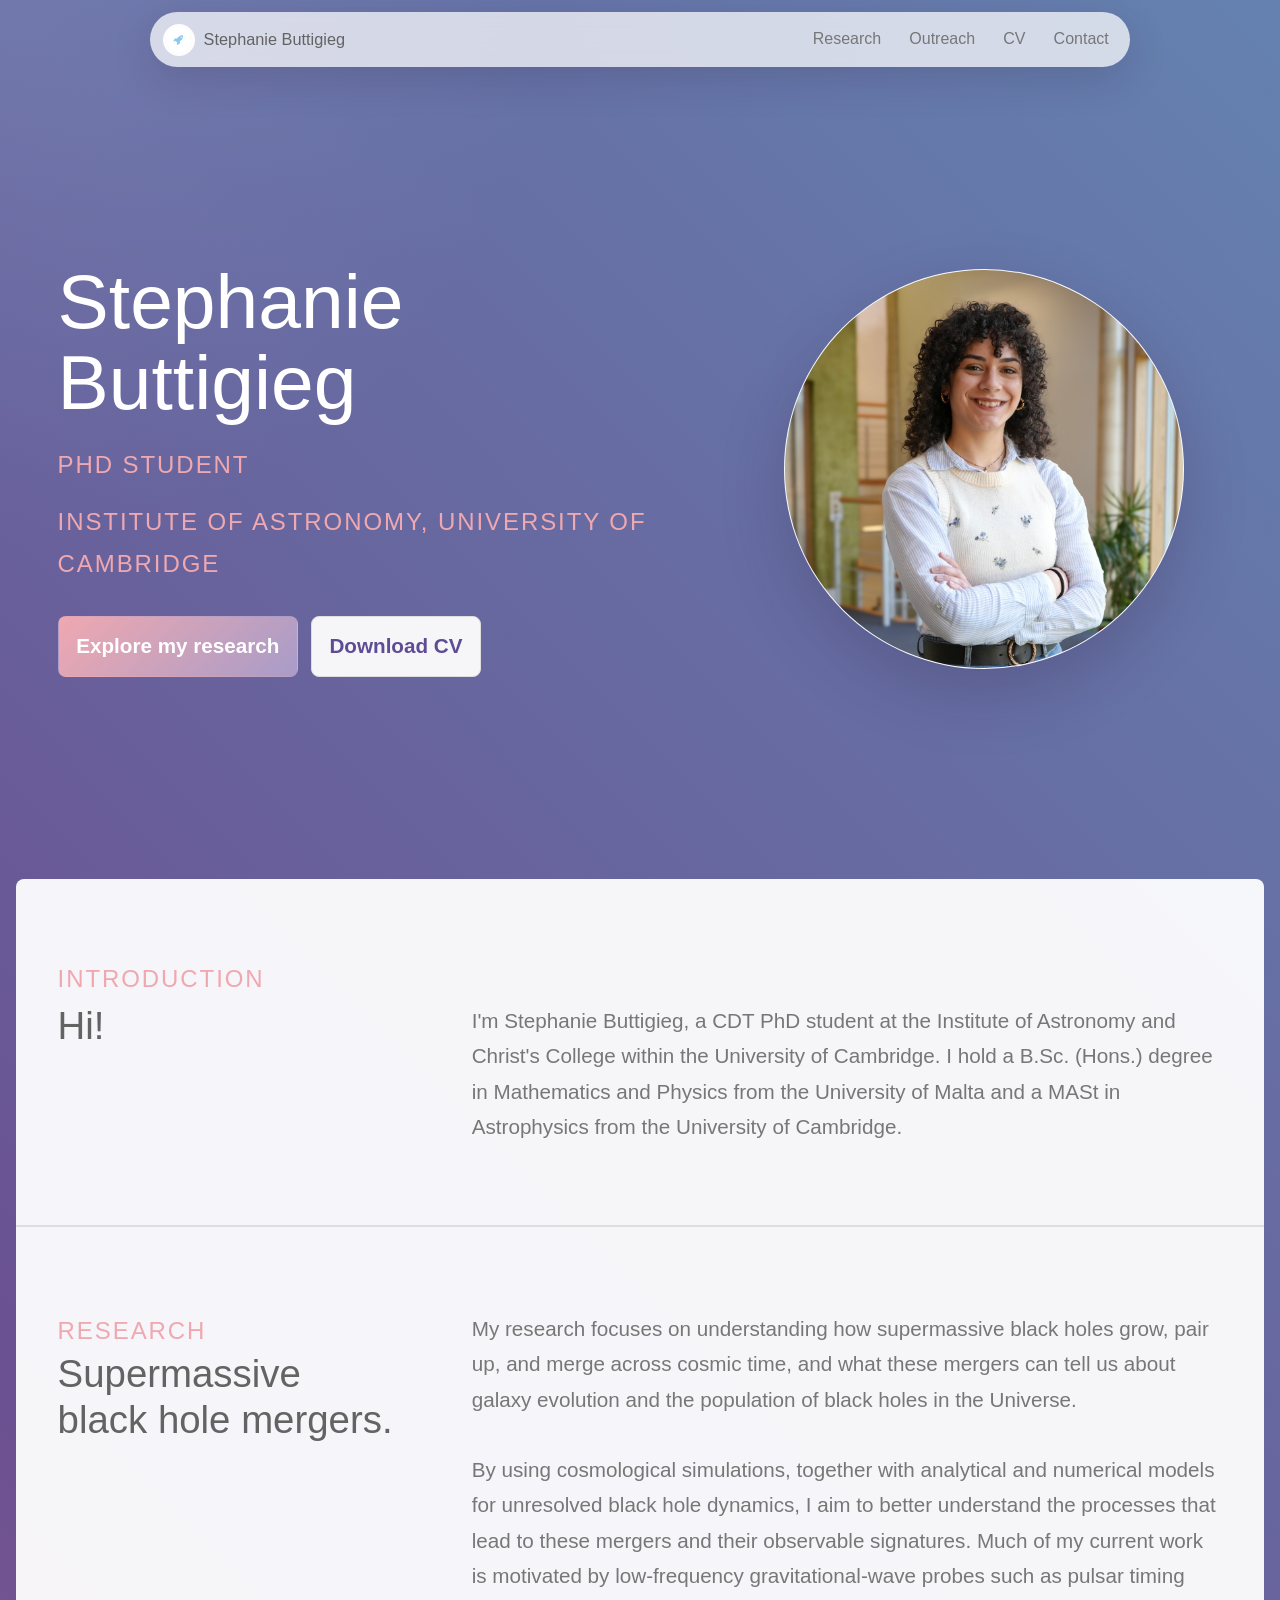
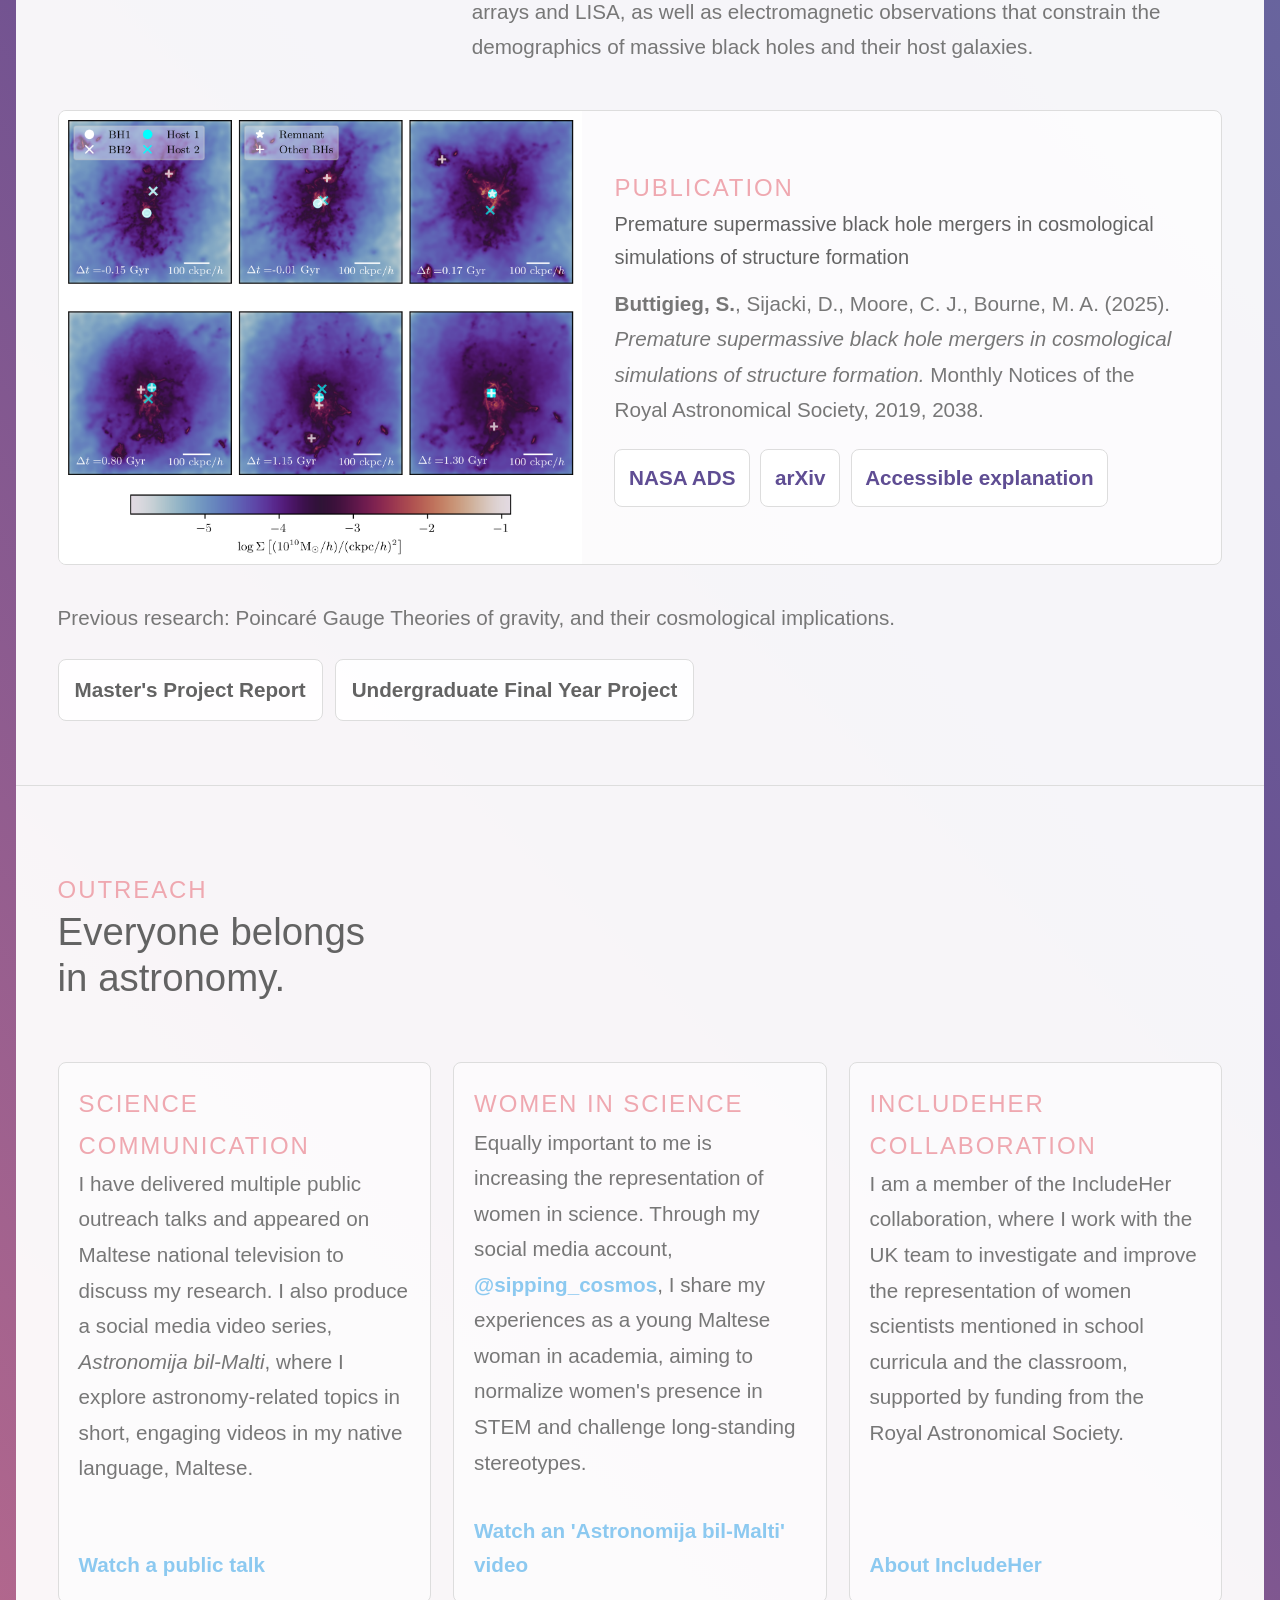
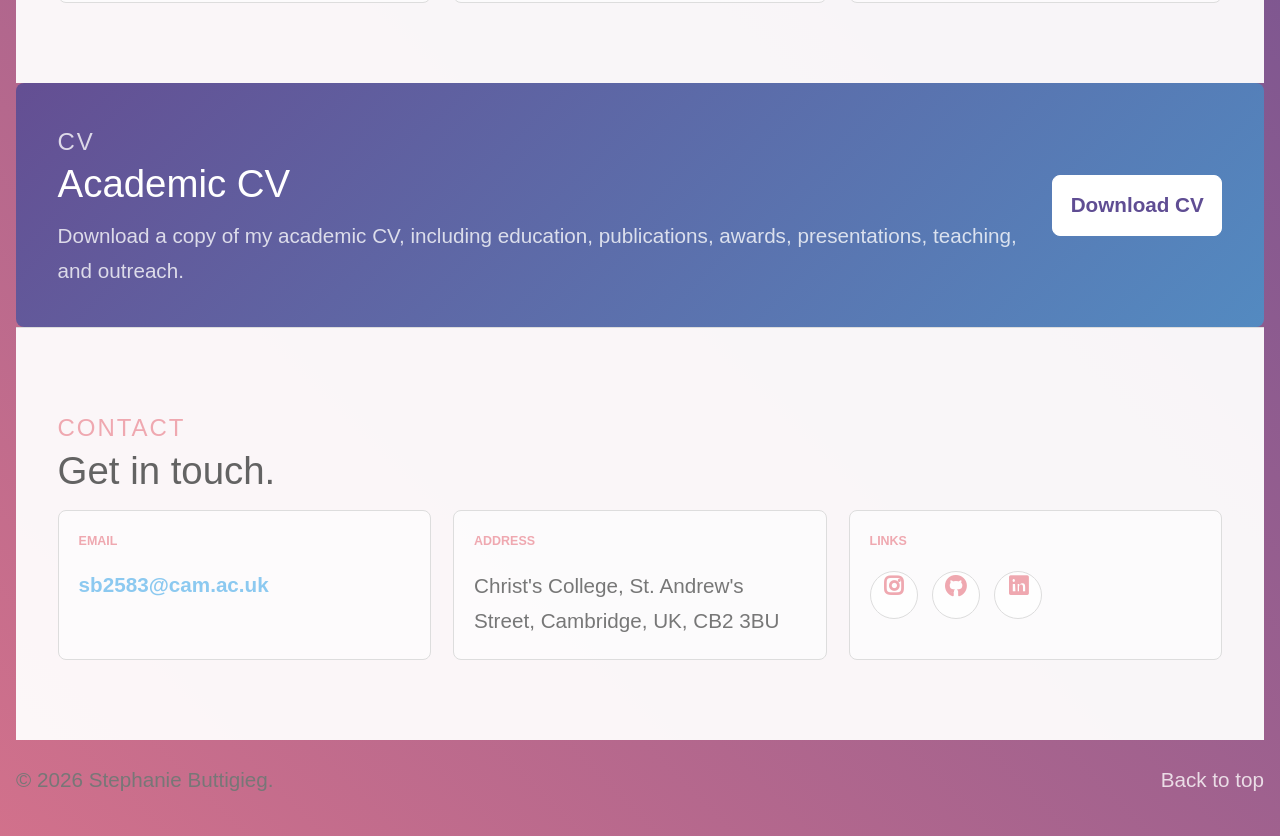
==== index.html @ 1ccc8f83 "first commit" ====
<!doctype html>
<html lang="en">
  <head>
    <meta charset="utf-8">
    <meta name="viewport" content="width=device-width, initial-scale=1">
    <meta name="description" content="Stephanie Buttigieg, PhD student at the Institute of Astronomy, University of Cambridge. Research on supermassive black hole mergers, cosmological simulations, and gravitational-wave predictions.">
    <title>Stephanie Buttigieg | Astronomy PhD Student</title>
    <link rel="stylesheet" href="assets/css/fontawesome-all.min.css">
    <link rel="stylesheet" href="styles.css">
  </head>
  <body>
    <header class="site-header">
      <a class="brand" href="#top" aria-label="Stephanie Buttigieg home">
        <img src="assets/logo.svg" alt="">
        <span>Stephanie Buttigieg</span>
      </a>

      <nav class="nav" aria-label="Primary navigation">
        <a href="#research">Research</a>
        <a href="#outreach">Outreach</a>
        <a href="#cv">CV</a>
        <a href="#contact">Contact</a>
      </nav>
    </header>

    <main id="top">
      <section class="hero">
        <div class="hero-copy">
          <!-- <p class="eyebrow">Institute of Astronomy, University of Cambridge</p> -->
          <h1>Stephanie Buttigieg</h1>
          <p class="eyebrow">
            PhD Student
          </p>
          <p class="eyebrow">
            Institute of Astronomy, University of Cambridge
          </p>
          <div class="actions" aria-label="Featured links">
            <a class="button primary" href="#research">Explore my research</a>
            <a class="button secondary" href="assets/cv.pdf">Download CV</a>
          </div>
        </div>

        <figure class="portrait-card">
          <img src="assets/IMG_8041.JPEG" alt="Stephanie Buttigieg">
        </figure>
      </section>

      <section class="intro section" aria-labelledby="intro-title">
        <div class="section-kicker">Introduction</div>
        <div class="content-grid">
          <h2 id="intro-title">Hi!</h2>
          <div class="prose">
            <p>
              I'm Stephanie Buttigieg, a CDT PhD student at the Institute of Astronomy and Christ's College within the University of Cambridge. I hold a B.Sc. (Hons.) degree in Mathematics and Physics from the University of Malta and a MASt in Astrophysics from the University of Cambridge.
            </p>
          </div>
        </div>
      </section>

      <section class="section research-band" id="research" aria-labelledby="research-title">
        <div class="section-heading">
          <div>
            <div class="section-kicker">Research</div>
            <h2 id="research-title">Supermassive black hole mergers. </h2>
          </div>
          <div class="prose">
            <p>
              My research focuses on understanding how supermassive black holes grow, pair up, and merge across cosmic time, and what these mergers can tell us about galaxy evolution and the population of black holes in the Universe.
            </p>
            <br>
            <p>
               By using cosmological simulations, together with analytical and numerical models for unresolved black hole dynamics, I aim to better understand the processes that lead to these mergers and their observable signatures. Much of my current work is motivated by low-frequency gravitational-wave probes such as pulsar timing arrays and LISA, as well as electromagnetic observations that constrain the demographics of massive black holes and their host galaxies.
            </p>
          </div>
        </div>

        <div class="publications-gallery" aria-label="Publication gallery">
          <article class="publication-card">
            <a class="publication-image" href="premature.html" aria-label="Read accessible description for Premature supermassive black hole mergers">
              <img src="assets/density_grid.png" alt="Gas density panels from a cosmological simulation showing a black hole merger event">
            </a>
            <div class="publication-content">
              <div class="section-kicker">Publication</div>
              <h3>Premature supermassive black hole mergers in cosmological simulations of structure formation</h3>
              <p>
                <strong>Buttigieg, S.</strong>, Sijacki, D., Moore, C. J., Bourne, M. A. (2025).
                <em>Premature supermassive black hole mergers in cosmological simulations of structure formation.</em>
                Monthly Notices of the Royal Astronomical Society, 2019, 2038.
              </p>
              <div class="link-stack" aria-label="Publication links">
                <a href="https://ui.adsabs.harvard.edu/abs/2025MNRAS.542.2019B/abstract">NASA ADS</a>
                <a href="https://arxiv.org/abs/2504.17549">arXiv</a>
                <a href="premature.html">Accessible explanation</a>
              </div>
            </div>
          </article>
        </div>

        <br>
        <p class="previous-research">
          Previous research: Poincar&eacute; Gauge Theories of gravity, and their cosmological implications.
        </p>

         <div class="report-links" aria-label="Project report downloads">
          <a href="assets/masters.pdf">Master's Project Report</a>
          <a href="assets/undergrad.pdf">Undergraduate Final Year Project</a>
        </div>
      </section>



        

      <section class="section" id="outreach" aria-labelledby="outreach-title">
        <div class="section-heading">
          <div>
            <div class="section-kicker">Outreach</div>
            <h2 id="outreach-title">Everyone belongs in astronomy.</h2>
          </div>
          <!-- <p>
            I am very passionate about science communication, making astronomy accessible to the general public and improving the representation of women in science. 
          </p> -->
        </div>

        <div class="outreach-grid">
          <article>
            <p class = 'eyebrow'> Science Communication</p>
            <p>
              I have delivered multiple public outreach talks and appeared on Maltese national television to discuss my research. I also produce a social media video series, <em>Astronomija bil-Malti</em>, where I explore astronomy-related topics in short, engaging videos in my native language, Maltese.
            </p>
            <a href="https://www.youtube.com/watch?v=U1GZZktCkn8">Watch a public talk</a>
          </article>
          <article>
            <p class = 'eyebrow'> Women in science</p>
            <p>
              Equally important to me is increasing the representation of women in science. Through my social media account, <a href="https://www.instagram.com/sipping_cosmos">@sipping_cosmos</a>, I share my experiences as a young Maltese woman in academia, aiming to normalize women's presence in STEM and challenge long-standing stereotypes.

            </p>
            <br>
            <a href="https://www.instagram.com/reel/DF3ZnRpOwBP/?utm_source=ig_web_copy_link">Watch an 'Astronomija bil-Malti' video</a>
          </article>
          <article>
            <p class = 'eyebrow'> IncludeHer collaboration</p>
            <p>
              I am a member of the IncludeHer collaboration, where I work with the UK team to investigate and improve the representation of women scientists mentioned in school curricula and the classroom, supported by funding from the Royal Astronomical Society.
            </p>
            <a href="https://www.includeher.au/about">About IncludeHer</a>
          </article>
        </div>
      </section>

      <section class="cv-section" id="cv" aria-labelledby="cv-title">
        <div>
          <div class="section-kicker">CV</div>
          <h2 id="cv-title">Academic CV</h2>
          <p>Download a copy of my academic CV, including education, publications, awards, presentations, teaching, and outreach.</p>
        </div>
        <a class="button primary" href="assets/cv.pdf">Download CV</a>
      </section>

      <section class="section contact" id="contact" aria-labelledby="contact-title">
        <div>
          <div class="section-kicker">Contact</div>
          <h2 id="contact-title">Get in touch.</h2>
        </div>
        <div class="contact-grid">
          <article>
            <span>Email</span>
            <a href="mailto:sb2583@cam.ac.uk">sb2583@cam.ac.uk</a>
          </article>
          <article>
            <span>Address</span>
            <p>Christ's College, St. Andrew's Street, Cambridge, UK, CB2 3BU</p>
          </article>
          <article class="social-card" aria-label="Social links">
            <span>Links</span>
            <div class="socials">
              <a href="https://www.instagram.com/sipping_cosmos/" aria-label="Instagram" title="Instagram">
                <span class="fab fa-instagram" aria-hidden="true"></span>
              </a>
              <a href="https://github.com/steph-buttigieg" aria-label="GitHub" title="GitHub">
                <span class="fab fa-github" aria-hidden="true"></span>
              </a>
              <a href="https://www.linkedin.com/in/stephanie-buttigieg-390367178/" aria-label="LinkedIn" title="LinkedIn">
                <span class="fab fa-linkedin" aria-hidden="true"></span>
              </a>
            </div>
          </article>
        </div>
      </section>
    </main>

    <footer class="site-footer">
      <p>© <span id="year"></span> Stephanie Buttigieg.</p>
      <a href="#top">Back to top</a>
    </footer>

    <script src="script.js"></script>
  </body>
</html>
---- styles.css ----
:root {
  --ink: #636363;
  --muted: #777777;
  --paper: #935d8c;
  --surface: rgba(255, 255, 255, 0.94);
  --deep: #5f4d93;
  --line: #dddddd;
  --teal: #efa8b0;
  --blue: #8cc9f0;
  --gold: #f4c1d8;
  --rose: #e37682;
  --pink: #efa8b0;
  --lavender: #c79cc8;
  --shadow: 0 1.5rem 4rem rgba(46, 24, 56, 0.22);
  font-family: "Source Sans Pro", Helvetica, sans-serif;
}

* {
  box-sizing: border-box;
}

html {
  scroll-behavior: smooth;
}

body {
  margin: 0;
  background:
    linear-gradient(45deg, rgba(229, 119, 139, 0.76), rgba(95, 77, 147, 0.78), rgba(74, 150, 196, 0.64)),
    radial-gradient(circle at top left, rgba(255, 255, 255, 0.32), transparent 34rem),
    url("assets/density_projection_135.png") center top / cover fixed,
    var(--paper);
  color: var(--ink);
  font-size: 15.5pt;
  font-weight: 300;
  line-height: 1.65;
}

a {
  color: inherit;
  text-decoration: none;
}

img {
  display: block;
  max-width: 100%;
}

.site-header {
  position: sticky;
  top: 0.75rem;
  z-index: 20;
  display: flex;
  align-items: center;
  justify-content: space-between;
  gap: 1.25rem;
  width: min(980px, calc(100% - 2rem));
  margin: 0.75rem auto 0;
  padding: 0.45rem 0.55rem 0.45rem 0.8rem;
  border: 0;
  border-radius: 999px;
  background: rgba(255, 255, 255, 0.72);
  box-shadow: 0 0.8rem 2.5rem rgba(46, 24, 56, 0.16);
  backdrop-filter: blur(22px);
}

.brand,
.nav,
.actions,
.link-stack,
.report-links,
.socials,
.site-footer {
  display: flex;
  align-items: center;
}

.brand {
  gap: 0.55rem;
  font-family: inherit;
  font-weight: 300;
  font-size: 1.02rem;
  letter-spacing: 0;
}

.brand img {
  width: 2rem;
  height: 2rem;
  border-radius: 999px;
  background: var(--surface);
  padding: 0.22rem;
}

.nav {
  gap: 0.2rem;
  color: var(--muted);
  font-family: inherit;
  font-size: 1rem;
  font-weight: 300;
  letter-spacing: 0;
}

.nav a {
  padding: 0.45rem 0.78rem;
  border-radius: 999px;
}

.nav a:hover {
  background: rgba(239, 168, 176, 0.2);
}

.nav a:hover,
.site-footer a:hover,
.outreach-grid a:hover,
.publication-panel a:hover,
.report-links a:hover,
.socials a:hover {
  color: var(--teal);
}

.hero,
.section,
.cv-section,
.site-footer {
  width: min(1500px, calc(100% - 2rem));
  margin-inline: auto;
}

.hero {
  position: relative;
  display: grid;
  grid-template-columns: minmax(0, 1.05fr) minmax(18rem, 0.82fr);
  gap: clamp(2rem, 6vw, 5.5rem);
  align-items: center;
  min-height: calc(100svh - 5.5rem);
  padding: 4rem 2.6rem 4.5rem;
  color: #ffffff;
}

.hero-copy {
  position: relative;
  z-index: 1;
  max-width: 46rem;
}

.eyebrow,
.section-kicker {
  color: var(--teal);
  font-size: 1.5rem;
  font-weight: 400;
  letter-spacing: 0.08em;
  text-transform: uppercase;
}

.eyebrow {
  margin: 0 0 1rem;
}

h1,
h2,
h3,
p {
  margin-top: 0;
}

h1 {
  margin-bottom: 1.35rem;
  font-size: clamp(2.6rem, 6vw, 5.2rem);
  font-weight: 300;
  line-height: 1.05;
  letter-spacing: 0;
}

h2 {
  margin-bottom: 1rem;
  font-size: clamp(1.8rem, 3vw, 2.7rem);
  font-weight: 300;
  line-height: 1.2;
  letter-spacing: 0;
}

h3 {
  margin-bottom: 0.75rem;
  font-weight: 300;
  font-size: 1.25rem;
}

p {
  color: var(--muted);
  line-height: 1.72;
}

.lead {
  max-width: 41rem;
  color: rgba(255, 255, 255, 0.86);
  font-size: 1.25rem;
}

.actions {
  flex-wrap: wrap;
  gap: 0.8rem;
  margin-top: 2rem;
}

.button {
  display: inline-flex;
  align-items: center;
  justify-content: center;
  min-height: 2.95rem;
  padding: 0.78rem 1.1rem;
  border: 1px solid var(--line);
  border-radius: 8px;
  font-weight: 800;
}

.button.primary {
  border-color: transparent;
  background: linear-gradient(135deg, #efa8b0, #a89cc8);
  color: #ffffff;
}

.button.secondary {
  background: var(--surface);
  color: var(--deep);
}

.portrait-card {
  position: relative;
  z-index: 1;
  margin: 0;
  justify-self: center;
  overflow: hidden;
  border: 1px solid rgba(255, 255, 255, 0.34);
  border-radius: 999px;
  background: var(--surface);
  box-shadow: var(--shadow);
  width: min(100%, 25rem);
  aspect-ratio: 1;
}

.portrait-card img {
  width: 100%;
  aspect-ratio: 1;
  object-fit: cover;
}

.section {
  padding: 5rem 2.6rem;
  background: var(--surface);
}

.section + .section,
.cv-section + .section {
  margin-top: 0;
  border-top: 1px solid var(--line);
}

.content-grid,
.section-heading {
  display: grid;
  grid-template-columns: minmax(12rem, 0.62fr) minmax(0, 1.38fr);
  gap: clamp(2rem, 6vw, 5rem);
  align-items: start;
}

.intro {
  border-top: 0;
  border-bottom: 1px solid var(--line);
  border-radius: 8px 8px 0 0;
}

.prose p:last-child,
.section-heading p,
.research-cards p,
.outreach-grid p,
.cv-section p,
.contact-grid p {
  margin-bottom: 0;
}

.research-band {
  padding-bottom: 4rem;
}

.section-heading {
  margin-bottom: 2.8rem;
}

.content-grid > *,
.section-heading > * {
  padding-top: 0.25rem;
}

.research-cards,
.outreach-grid,
.contact-grid {
  display: grid;
  grid-template-columns: repeat(3, minmax(0, 1fr));
  gap: 1.35rem;
}

.research-cards article,
.outreach-grid article,
.publication-panel,
.contact-grid article {
  border: 1px solid var(--line);
  border-radius: 8px;
  background: rgba(255, 255, 255, 0.58);
}

.research-cards article,
.outreach-grid article,
.contact-grid article {
  padding: 1.25rem;
}

.research-cards span,
.contact-grid span {
  display: block;
  margin-bottom: 1rem;
  color: var(--teal);
  font-size: 0.78rem;
  font-weight: 850;
  text-transform: uppercase;
}

.publications-gallery {
  display: grid;
  gap: 1rem;
  margin-top: 1.5rem;
}

.publication-card {
  display: grid;
  grid-template-columns: minmax(16rem, 0.82fr) minmax(0, 1fr);
  overflow: hidden;
  border: 1px solid var(--line);
  border-radius: 8px;
  background: rgba(255, 255, 255, 0.68);
  box-shadow: none;
}

.publication-image {
  position: relative;
  display: block;
  min-height: 22rem;
  overflow: hidden;
  background: var(--deep);
}

.publication-image img {
  width: 100%;
  height: 100%;
  object-fit: cover;
  transition: transform 220ms ease;
}

.publication-image:hover img {
  transform: scale(1.035);
}

.publication-content {
  display: flex;
  flex-direction: column;
  justify-content: center;
  padding: clamp(1.25rem, 4vw, 2rem);
}

.link-stack {
  flex-wrap: wrap;
  gap: 0.65rem;
}

.link-stack a,
.report-links a,
.outreach-grid a,
.socials a {
  border-radius: 8px;
  font-weight: 800;
}

.link-stack a {
  padding: 0.7rem 0.85rem;
  border: 1px solid var(--line);
  background: #ffffff;
  color: var(--deep);
}

.report-links {
  flex-wrap: wrap;
  gap: 0.75rem;
  margin-top: 1.5rem;
}

.report-links a {
  padding: 0.8rem 1rem;
  border: 1px solid var(--line);
  background: var(--surface);
}

.outreach-grid article {
  display: flex;
  min-height: 19rem;
  flex-direction: column;
}

.outreach-grid a {
  margin-top: auto;
  color: var(--blue);
}

.cv-section {
  display: flex;
  align-items: center;
  justify-content: space-between;
  gap: 2rem;
  margin-block: 0;
  padding: 2.4rem 2.6rem;
  border-radius: 8px;
  background:
    linear-gradient(135deg, rgba(95, 77, 147, 0.94), rgba(77, 143, 198, 0.9));
  color: #ffffff;
}

.cv-section .section-kicker,
.cv-section p {
  color: rgba(255, 255, 255, 0.78);
}

.cv-section h2 {
  margin-bottom: 0.65rem;
}

.cv-section .button {
  flex: 0 0 auto;
  border-color: #ffffff;
  background: #ffffff;
  color: var(--deep);
}

.contact-grid article {
  min-height: 9rem;
}

.contact-grid .social-card {
  display: flex;
  flex-direction: column;
  align-items: flex-start;
  min-height: 9rem;
  justify-content: flex-start;
}

.contact-grid a {
  color: var(--blue);
  font-weight: 800;
}

.socials {
  flex-wrap: wrap;
  justify-content: flex-start;
  gap: 0.9rem;
  margin-top: 0.2rem;
}

.socials a {
  display: inline-grid;
  width: 3rem;
  height: 3rem;
  place-items: center;
  padding: 0;
  border: 1px solid var(--line);
  border-radius: 999px;
  background: rgba(255, 255, 255, 0.7);
  color: var(--deep);
}

.socials a:hover {
  background: linear-gradient(135deg, #efa8b0, #a89cc8);
  color: #ffffff;
}

.socials .fab {
  display: block;
  font-size: 1.35rem;
  line-height: 1;
  width: 1.35rem;
  height: 1.35rem;
  text-align: center;
}

.paper-page {
  width: min(1500px, calc(100% - 2rem));
  margin: 0 auto;
  padding: 4rem 0 5rem;
}

.paper-hero {
  position: relative;
  margin-bottom: 2rem;
  padding: clamp(1.5rem, 5vw, 3rem);
  overflow: hidden;
  border-radius: 8px;
  background: linear-gradient(135deg, rgba(229, 119, 139, 0.9), rgba(95, 77, 147, 0.9));
  color: #ffffff;
  box-shadow: var(--shadow);
}

.paper-hero .eyebrow,
.paper-hero .lead {
  color: rgba(255, 255, 255, 0.82);
}

.paper-hero h1 {
  max-width: 12ch;
}

.back-link {
  display: inline-flex;
  margin-bottom: 2rem;
  color: rgba(255, 255, 255, 0.86);
  font-weight: 800;
}

.paper-links a {
  background: rgba(255, 255, 255, 0.92);
}

.wide-figure {
  margin: 2rem 0;
  overflow: hidden;
  border: 1px solid rgba(83, 42, 109, 0.16);
  border-radius: 8px;
  background: var(--surface);
  box-shadow: var(--shadow);
}

.wide-figure img {
  width: 100%;
}

.wide-figure figcaption {
  padding: 1rem;
  color: var(--muted);
  font-size: 0.92rem;
  line-height: 1.55;
}

.paper-body {
  padding: clamp(1.25rem, 4vw, 2rem);
  border: 1px solid rgba(83, 42, 109, 0.16);
  border-radius: 8px;
  background: rgba(255, 255, 255, 0.82);
}

.narrow-figure img {
  width: min(100%, 42rem);
  margin-inline: auto;
}

.paper-body h2 {
  margin-top: 2rem;
  font-size: clamp(1.65rem, 3vw, 2.4rem);
}

.site-footer {
  justify-content: space-between;
  gap: 1rem;
  padding: 1.4rem 0 2.4rem;
  border-top: 0;
  color: rgba(255, 255, 255, 0.78);
}

.site-footer p {
  margin: 0;
}

@media (max-width: 880px) {
  .site-header {
    align-items: flex-start;
    flex-wrap: wrap;
  }

  .nav {
    order: 3;
    width: 100%;
    justify-content: space-between;
  }

  .hero,
  .content-grid,
  .section-heading,
  .research-cards,
  .outreach-grid,
  .contact-grid,
  .publication-panel,
  .publication-card {
    grid-template-columns: 1fr;
  }

  .hero {
    min-height: auto;
    padding-top: 3.25rem;
  }

  .section-heading {
    align-items: start;
  }

  .cv-section,
  .site-footer {
    align-items: flex-start;
    flex-direction: column;
  }

  .publication-image {
    min-height: 16rem;
  }
}

@media (max-width: 540px) {
  .brand span {
    max-width: 12rem;
  }

  .nav {
    gap: 0.35rem;
    font-size: 0.86rem;
  }

  h1 {
    font-size: 3.2rem;
  }

  .cv-section {
    padding: 1.3rem;
  }
}
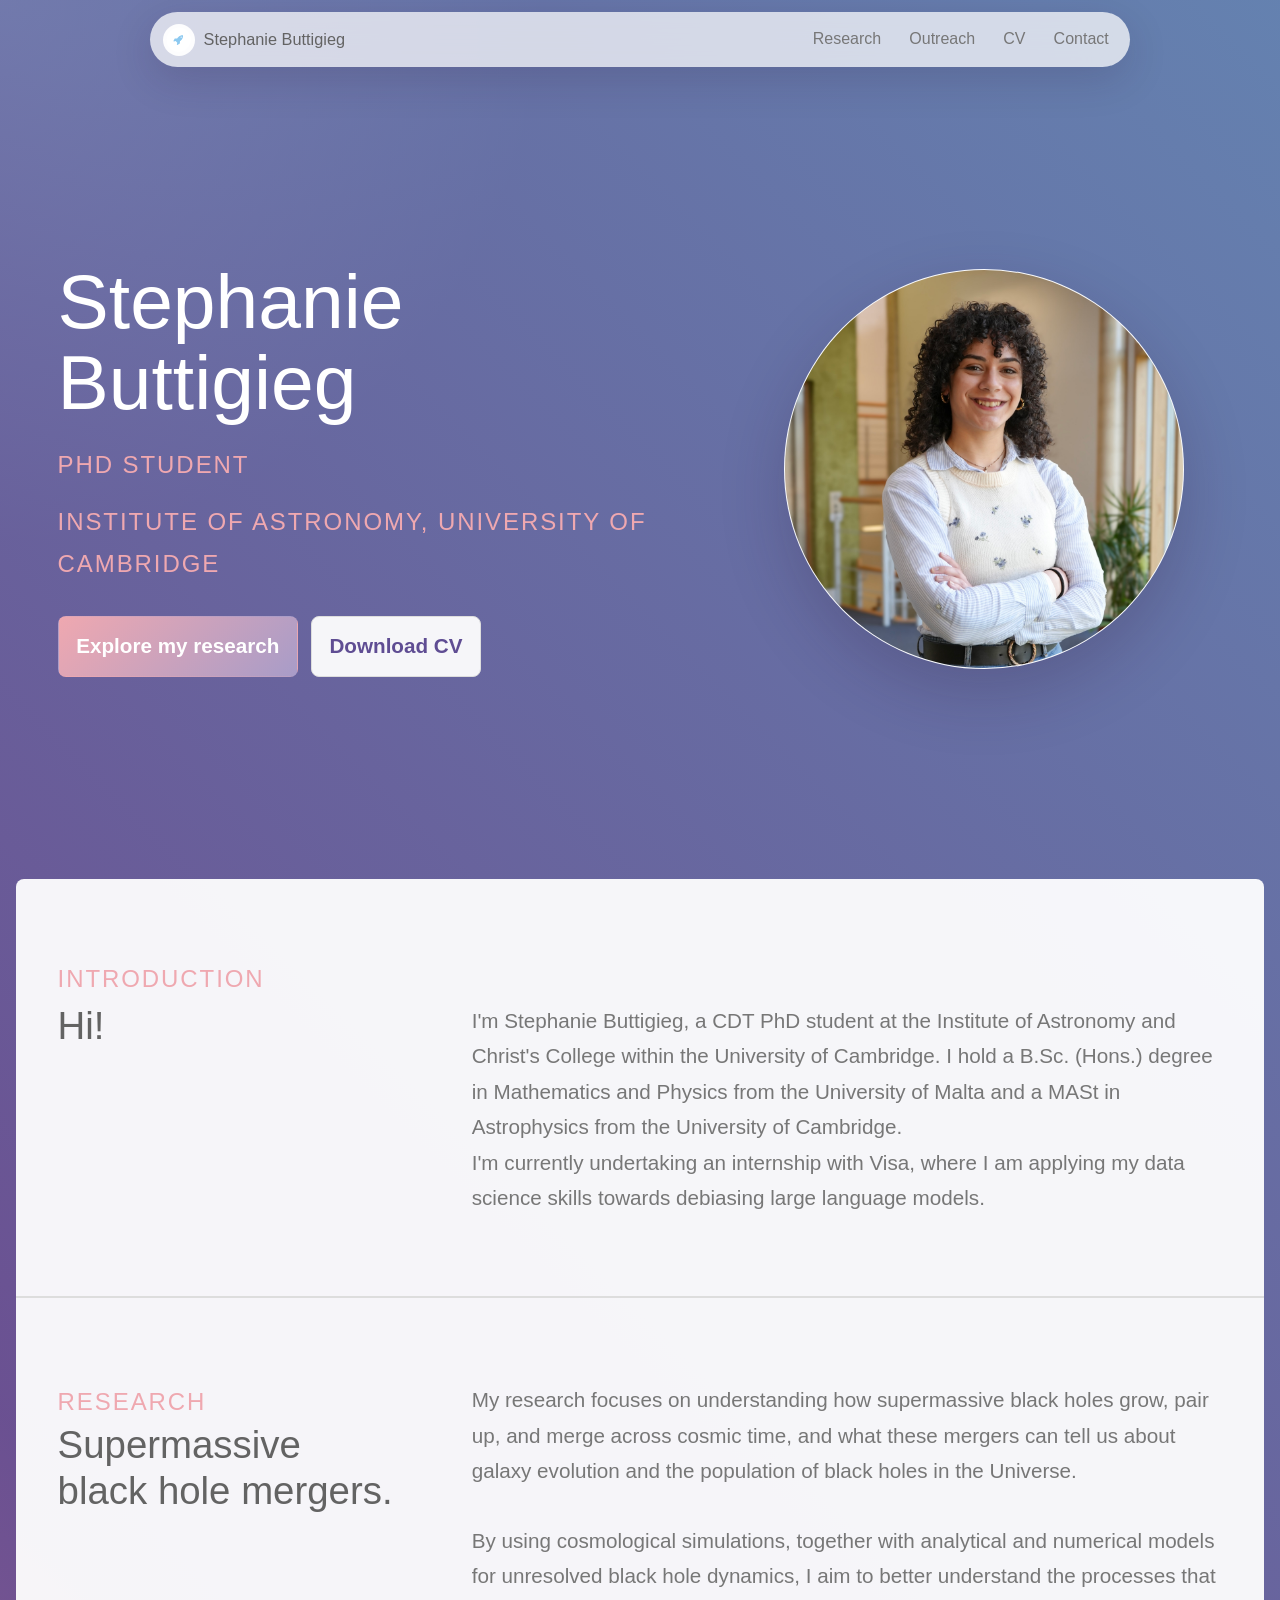
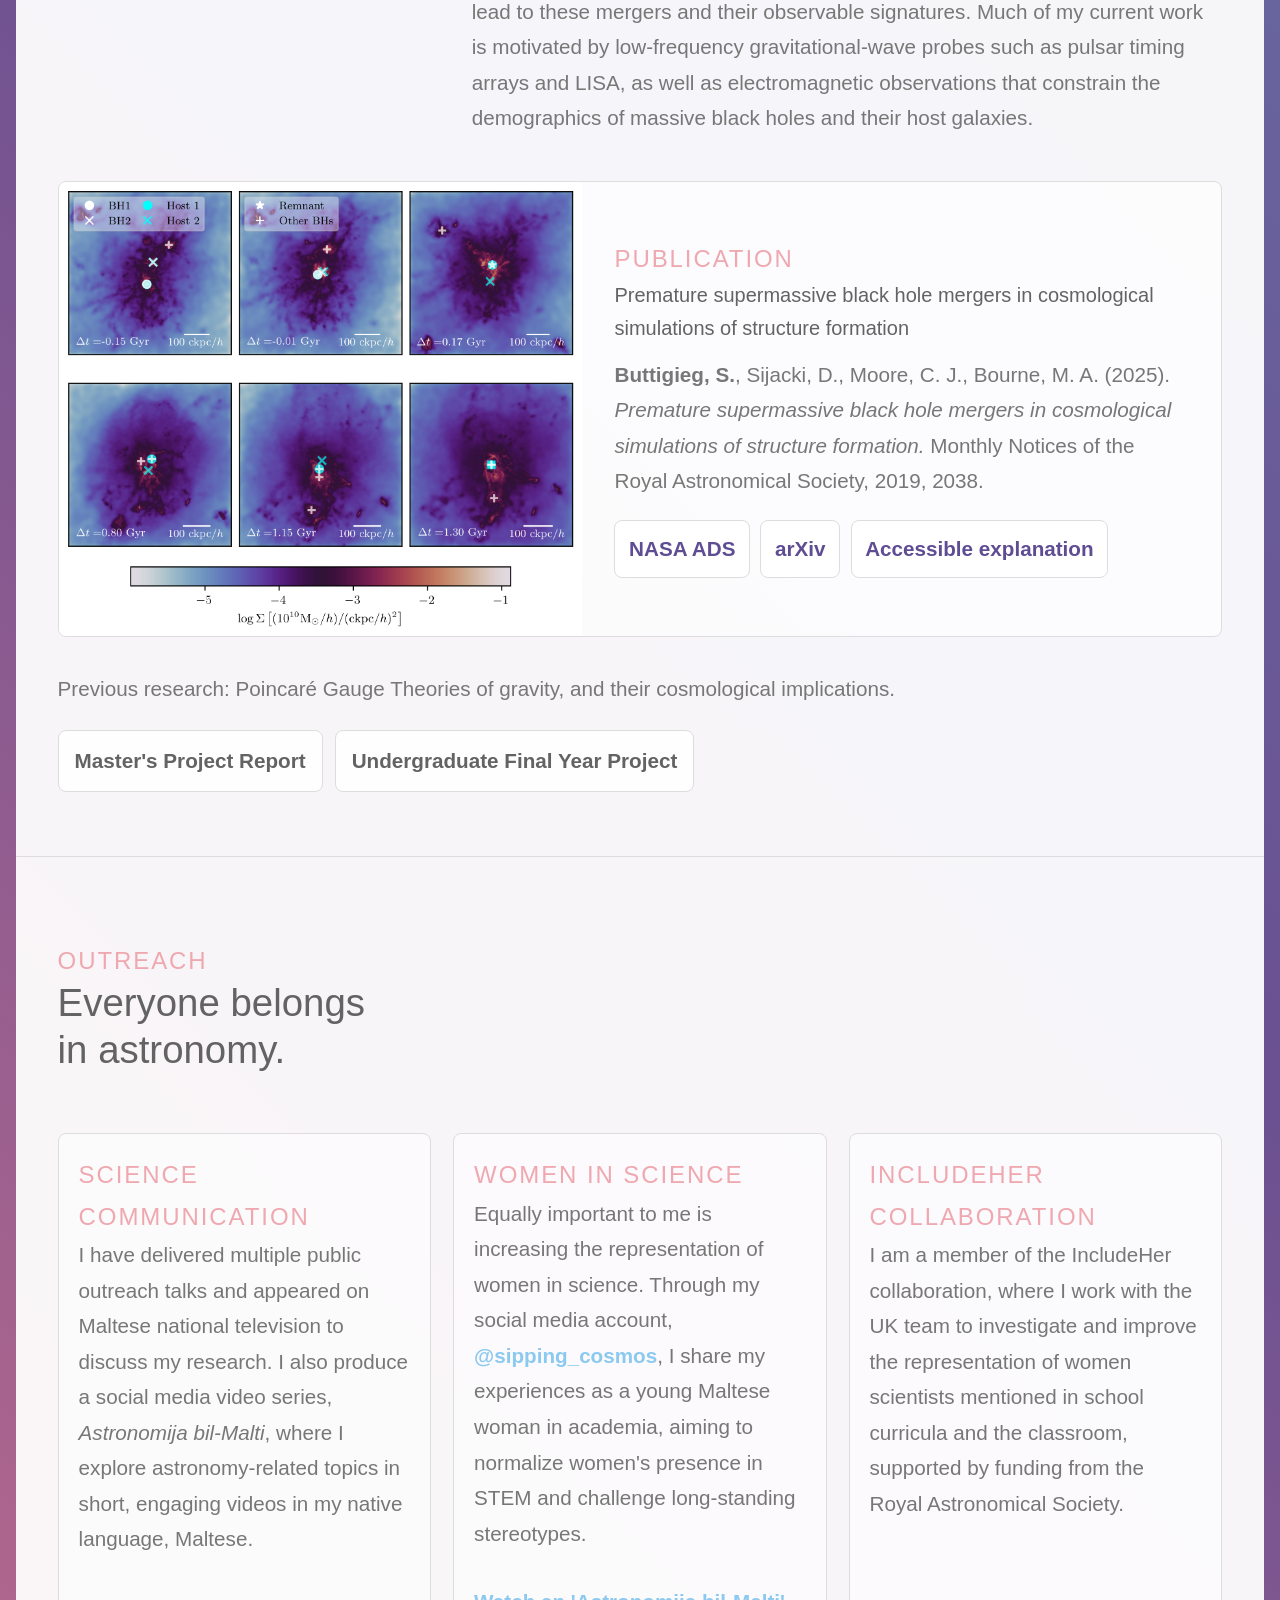
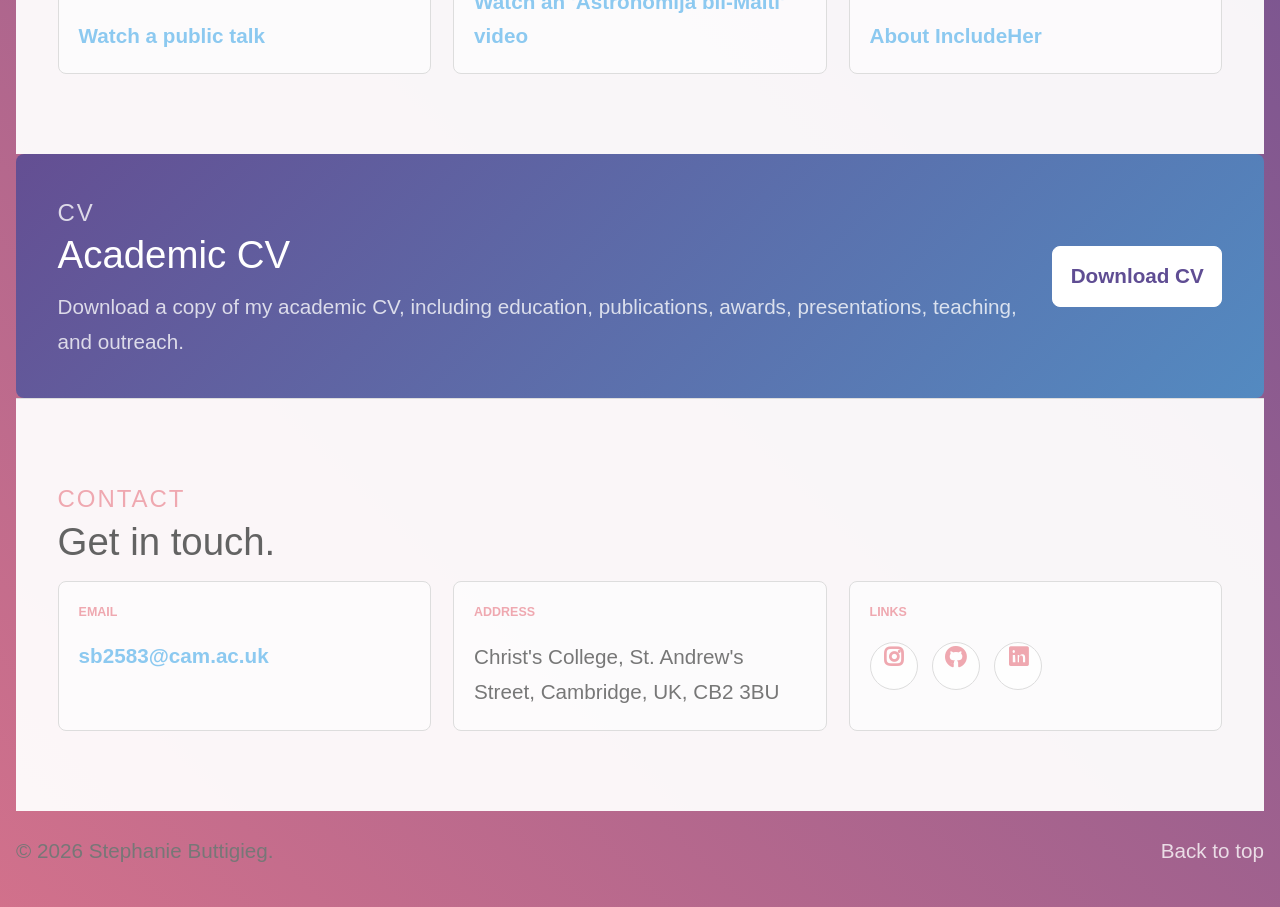
==== commit 7e41e711: "Working on GWB article" ====
--- a/index.html
+++ b/index.html
@@ -52,6 +52,8 @@
           <div class="prose">
             <p>
               I'm Stephanie Buttigieg, a CDT PhD student at the Institute of Astronomy and Christ's College within the University of Cambridge. I hold a B.Sc. (Hons.) degree in Mathematics and Physics from the University of Malta and a MASt in Astrophysics from the University of Cambridge.
+              <br>
+              I'm currently undertaking an internship with Visa, where I am applying my data science skills towards debiasing large language models. 
             </p>
           </div>
         </div>
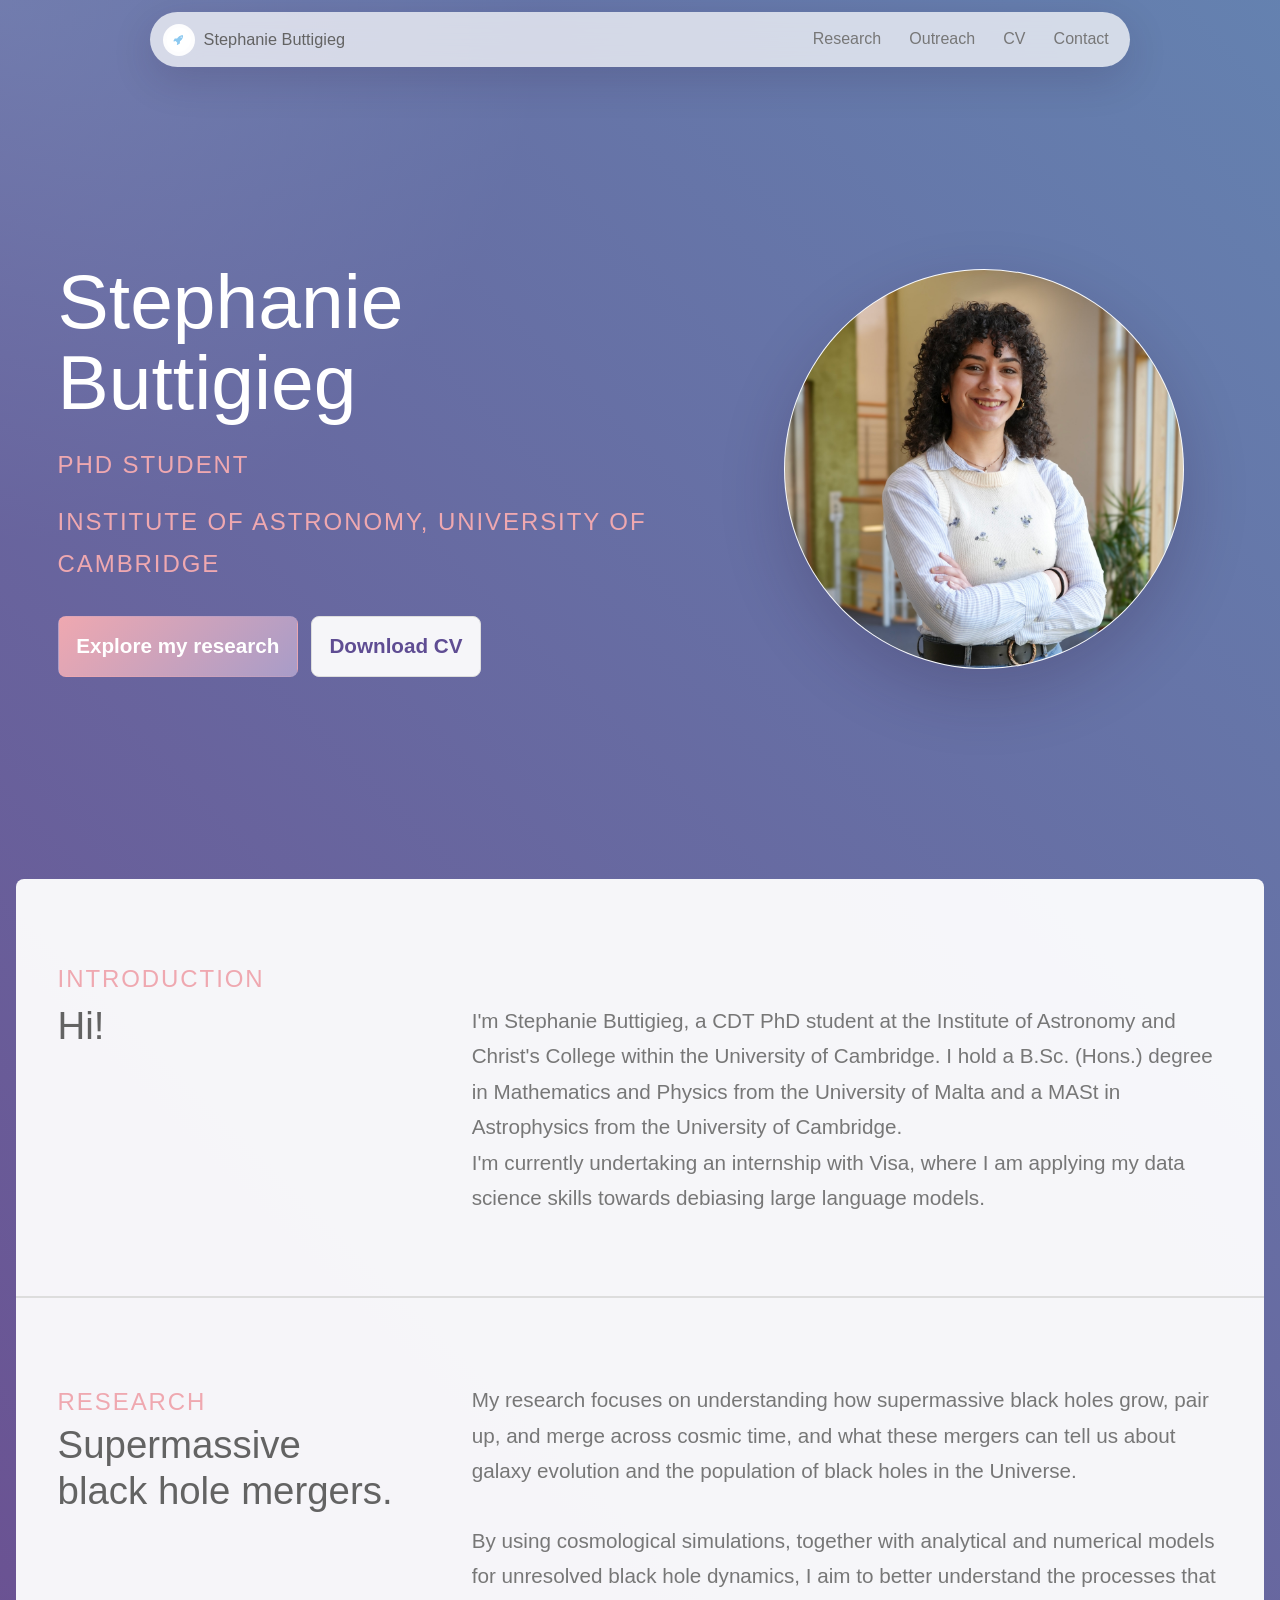
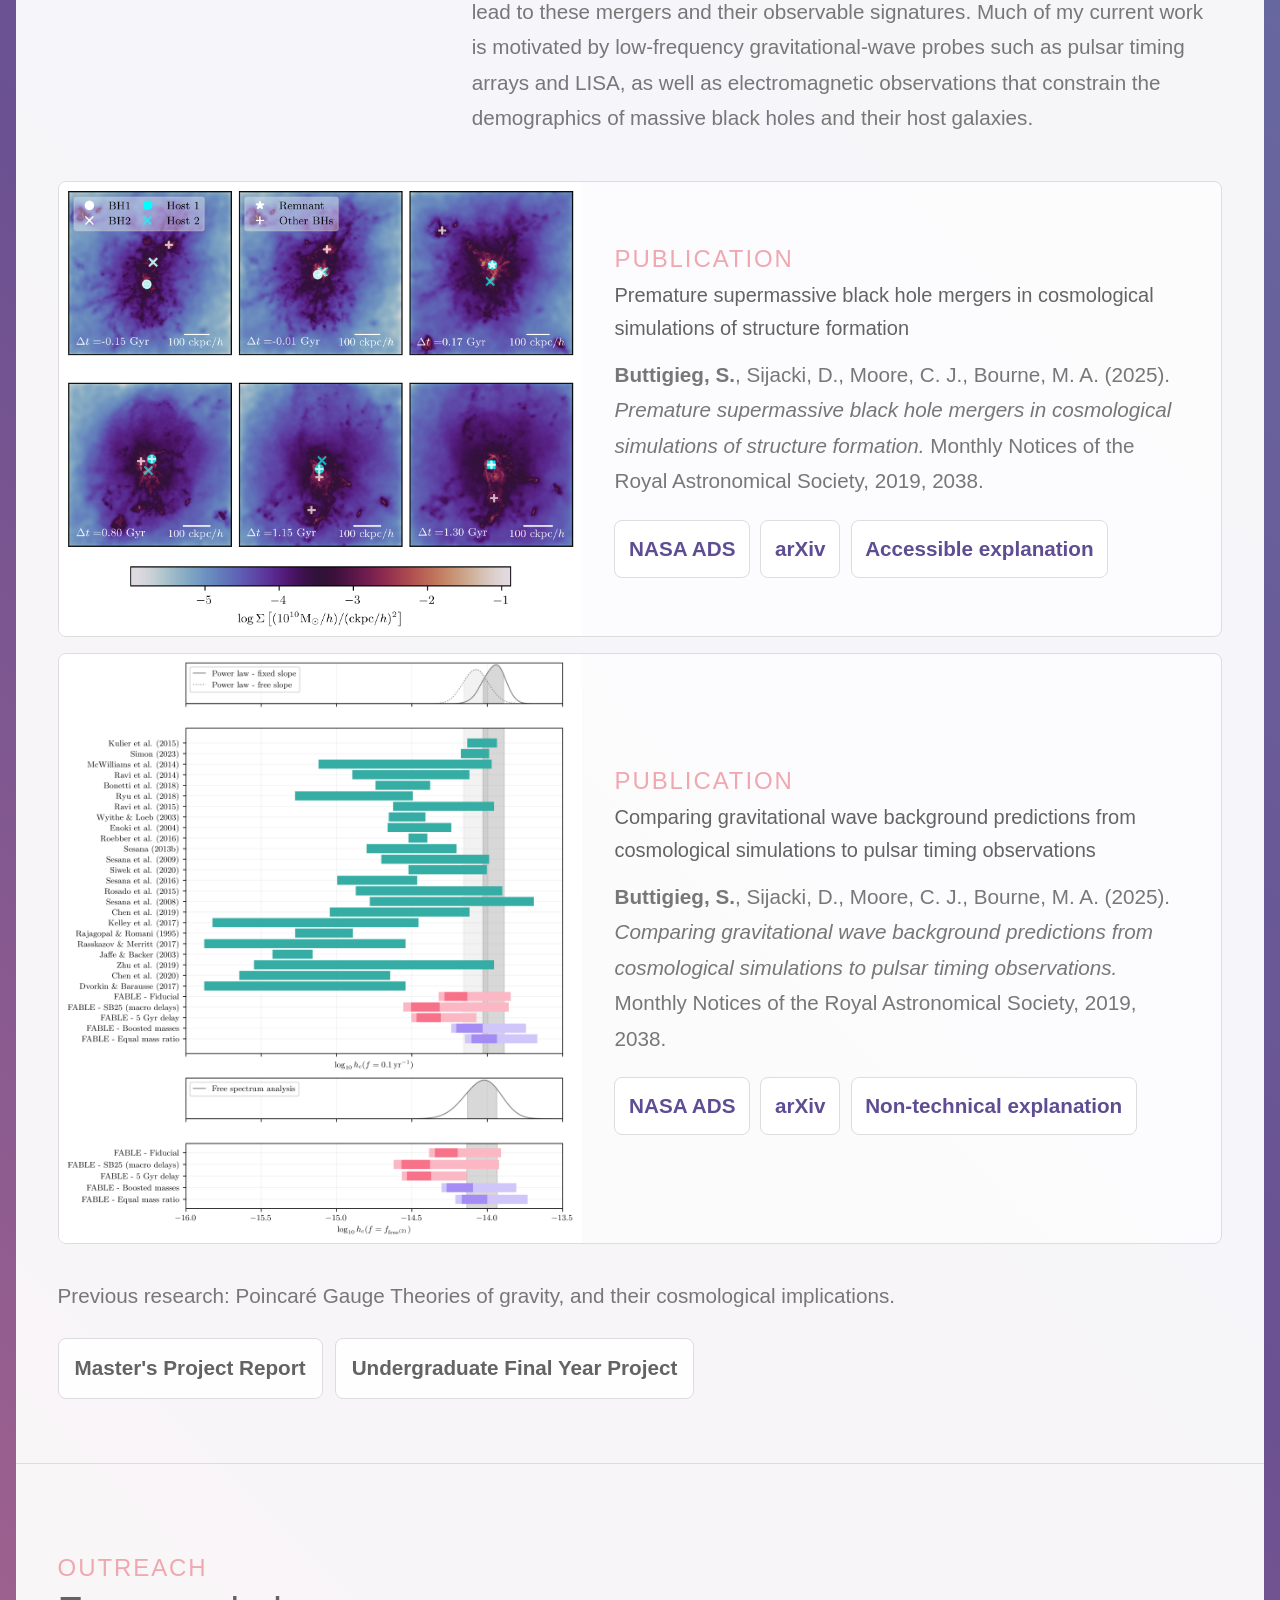
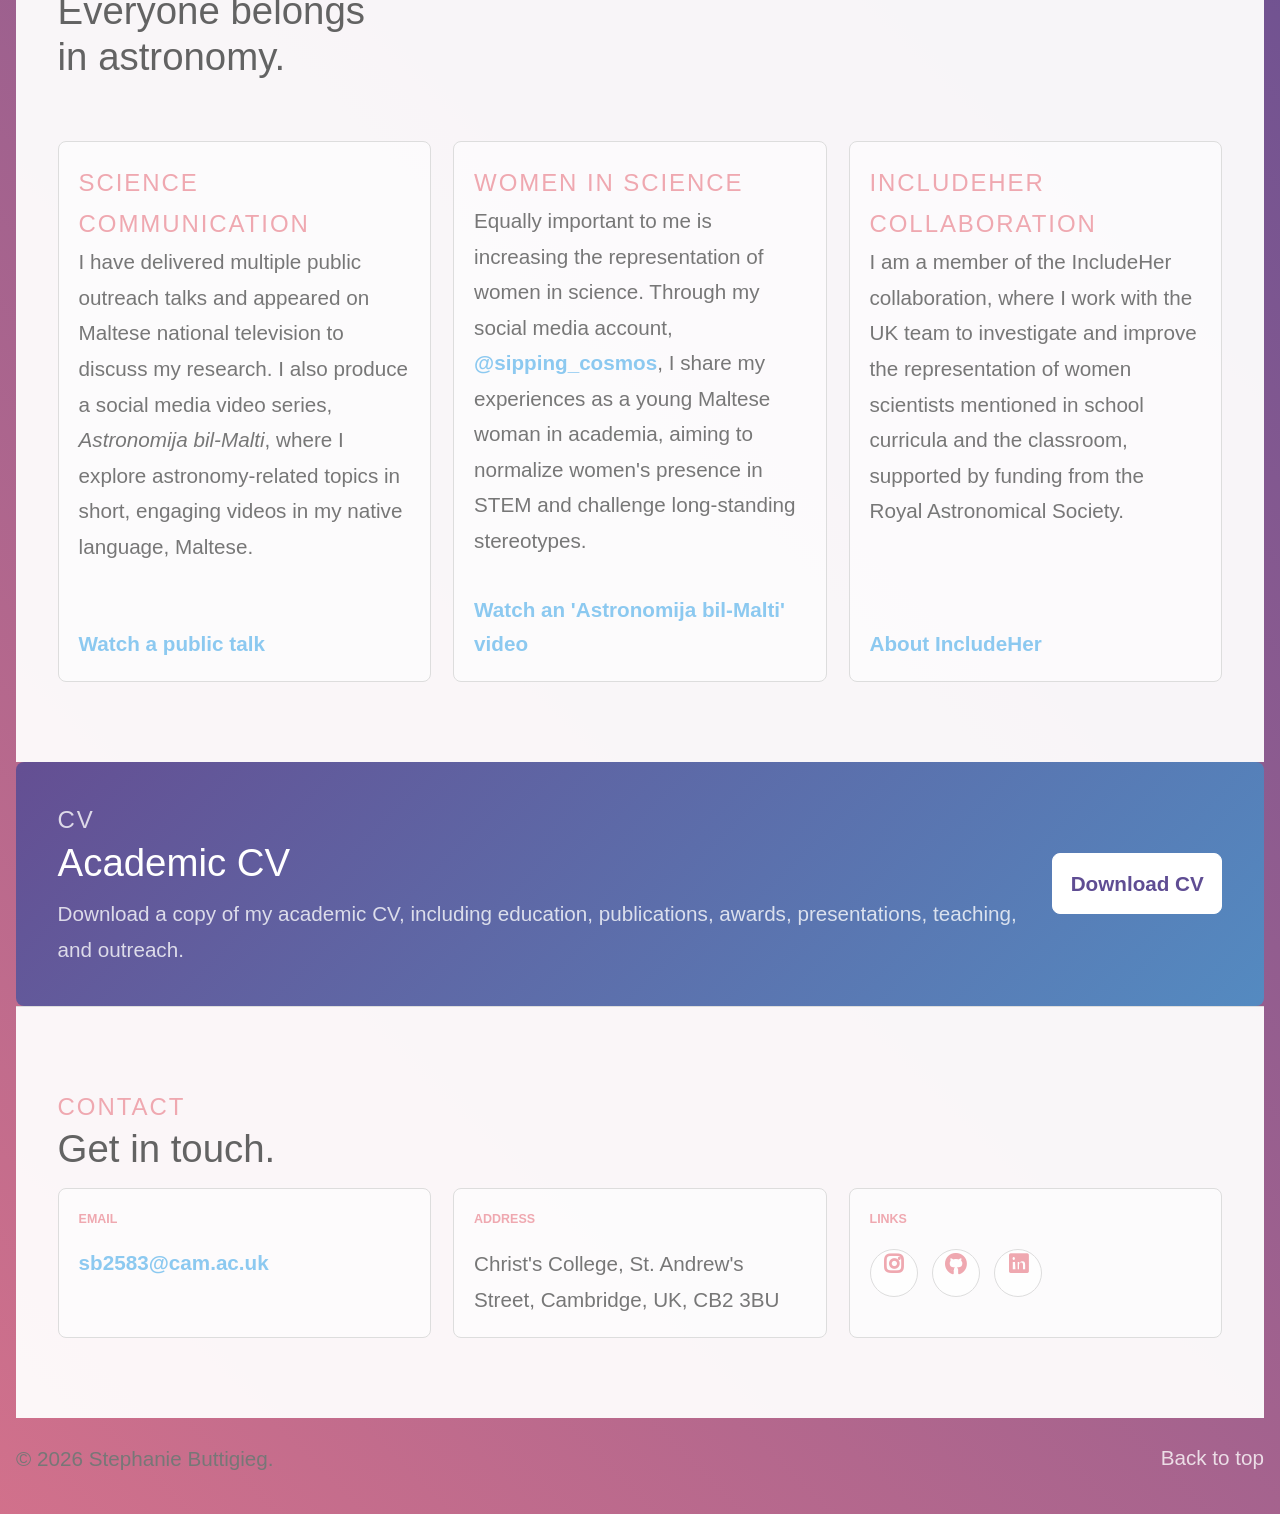
==== commit 1fc51a78: "Added publication card" ====
--- a/index.html
+++ b/index.html
@@ -96,6 +96,26 @@
               </div>
             </div>
           </article>
+
+          <article class="publication-card">
+            <a class="publication-image" href="gwb.html" aria-label="Read non-technical description for Comparing gravitational wave background predictions from cosmological simulations to pulsar timing observations">
+              <img src="assets/model_comparison.png" alt="Gas density panels from a cosmological simulation showing a black hole merger event">
+            </a>
+            <div class="publication-content">
+              <div class="section-kicker">Publication</div>
+              <h3>Comparing gravitational wave background predictions from cosmological simulations to pulsar timing observations</h3>
+              <p>
+                <strong>Buttigieg, S.</strong>, Sijacki, D., Moore, C. J., Bourne, M. A. (2025).
+                <em>Comparing gravitational wave background predictions from cosmological simulations to pulsar timing observations.</em>
+                Monthly Notices of the Royal Astronomical Society, 2019, 2038.
+              </p>
+              <div class="link-stack" aria-label="Publication links">
+                <a href="https://ui.adsabs.harvard.edu/abs/2026arXiv260705208B/abstract">NASA ADS</a>
+                <a href="https://arxiv.org/abs/2607.05208">arXiv</a>
+                <a href="gwb.html">Non-technical explanation</a>
+              </div>
+            </div>
+          </article>
         </div>
 
         <br>
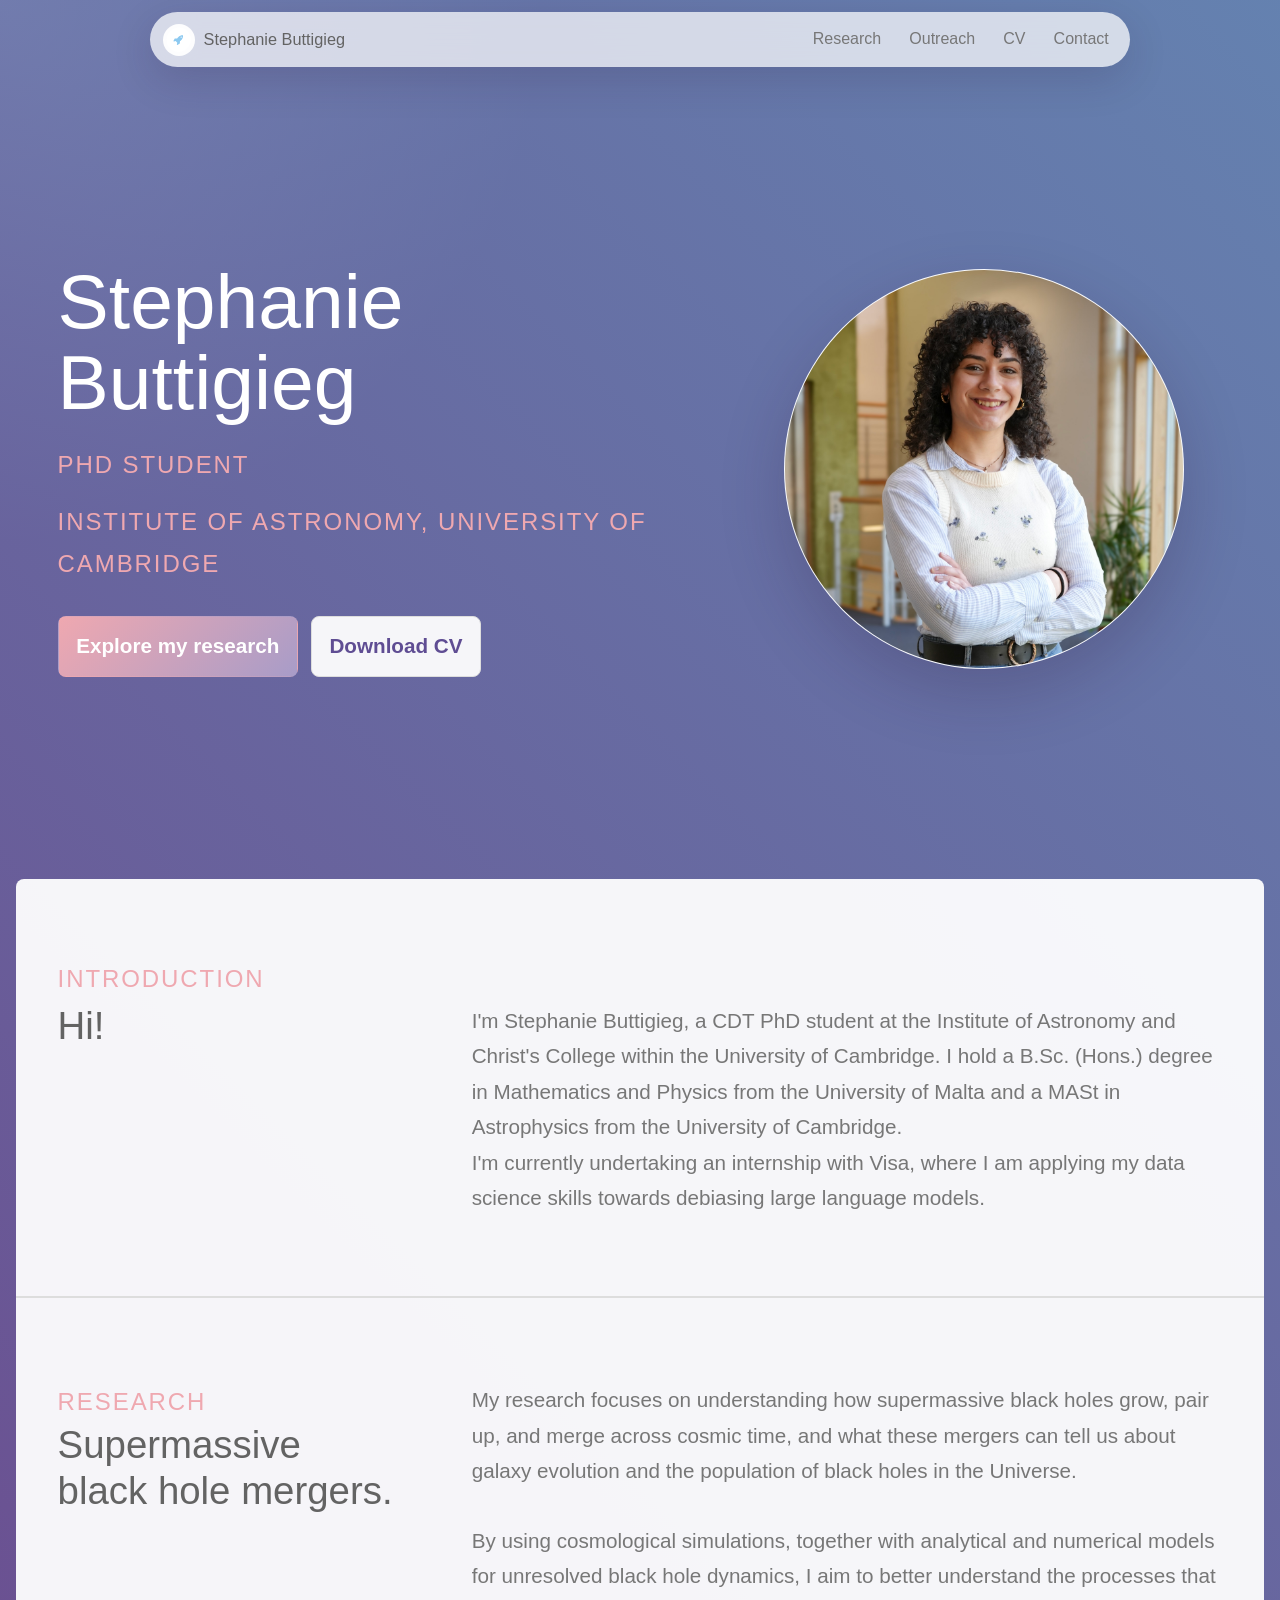
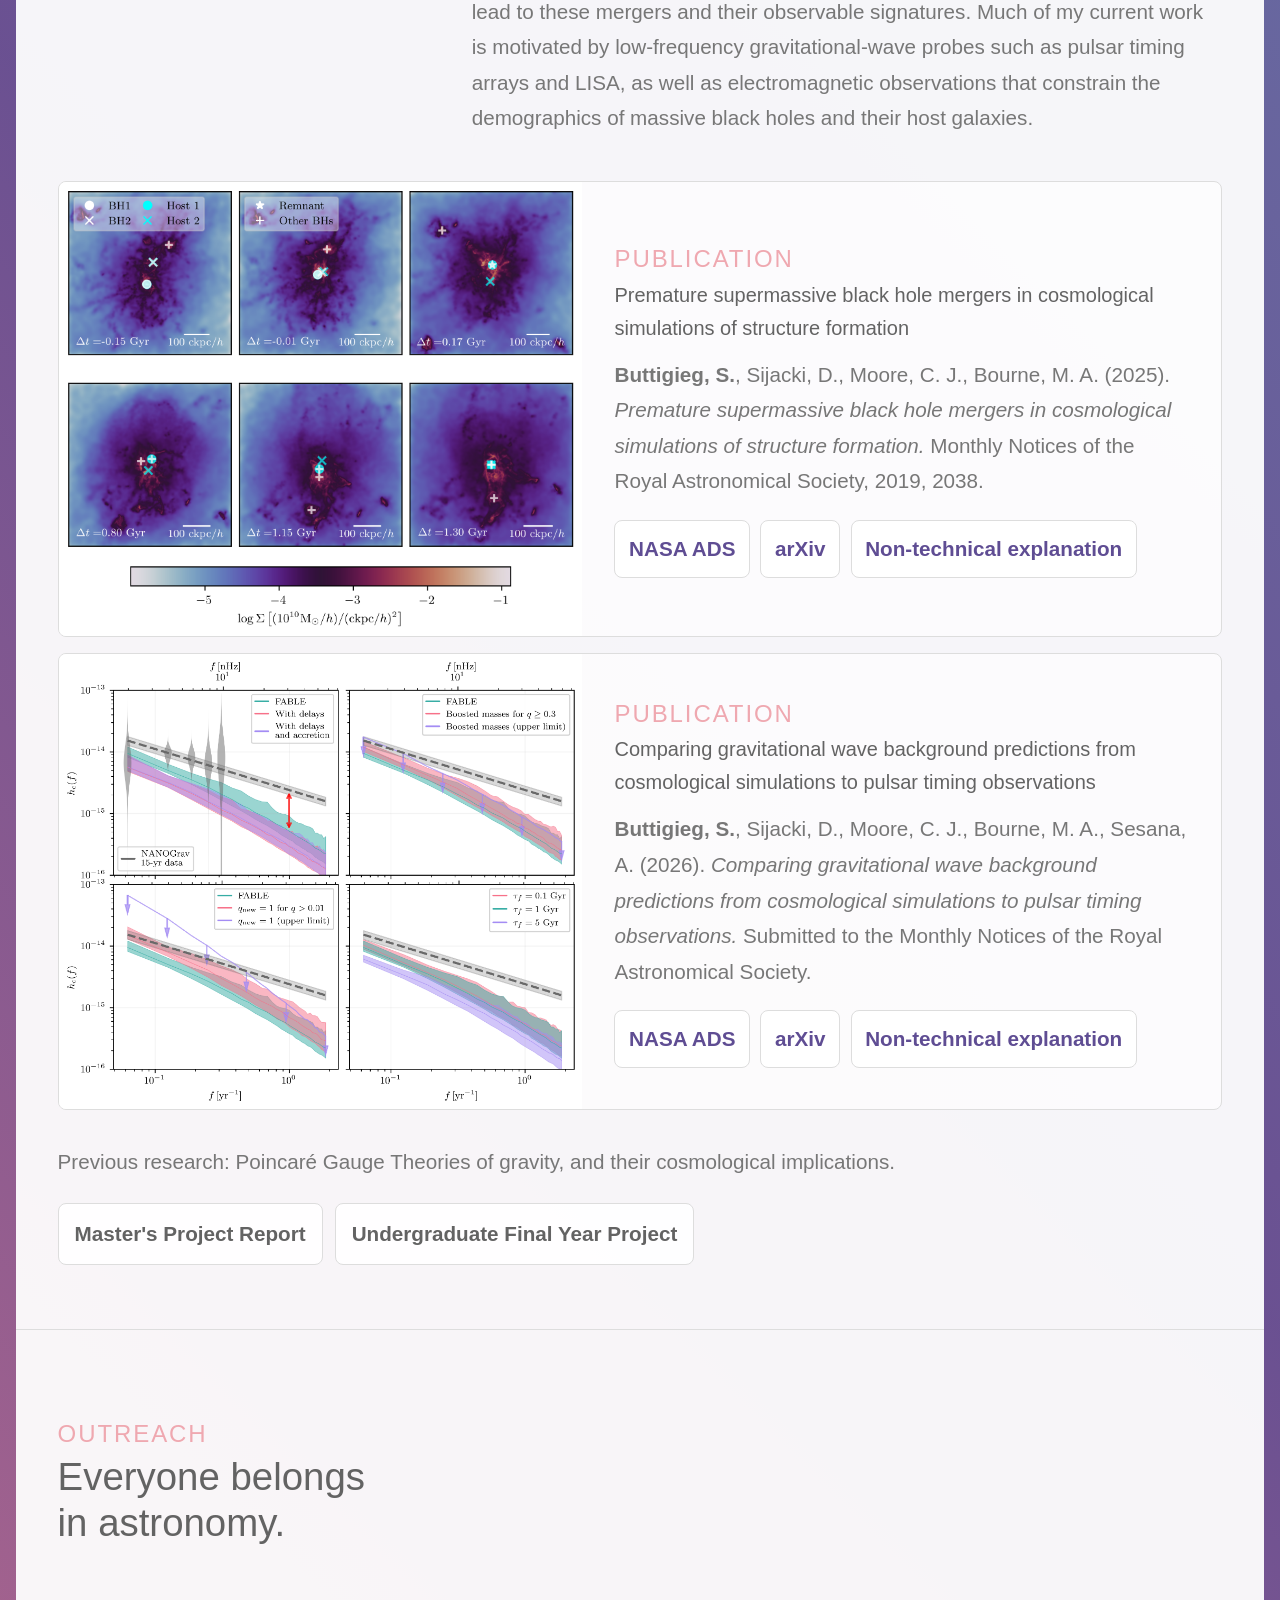
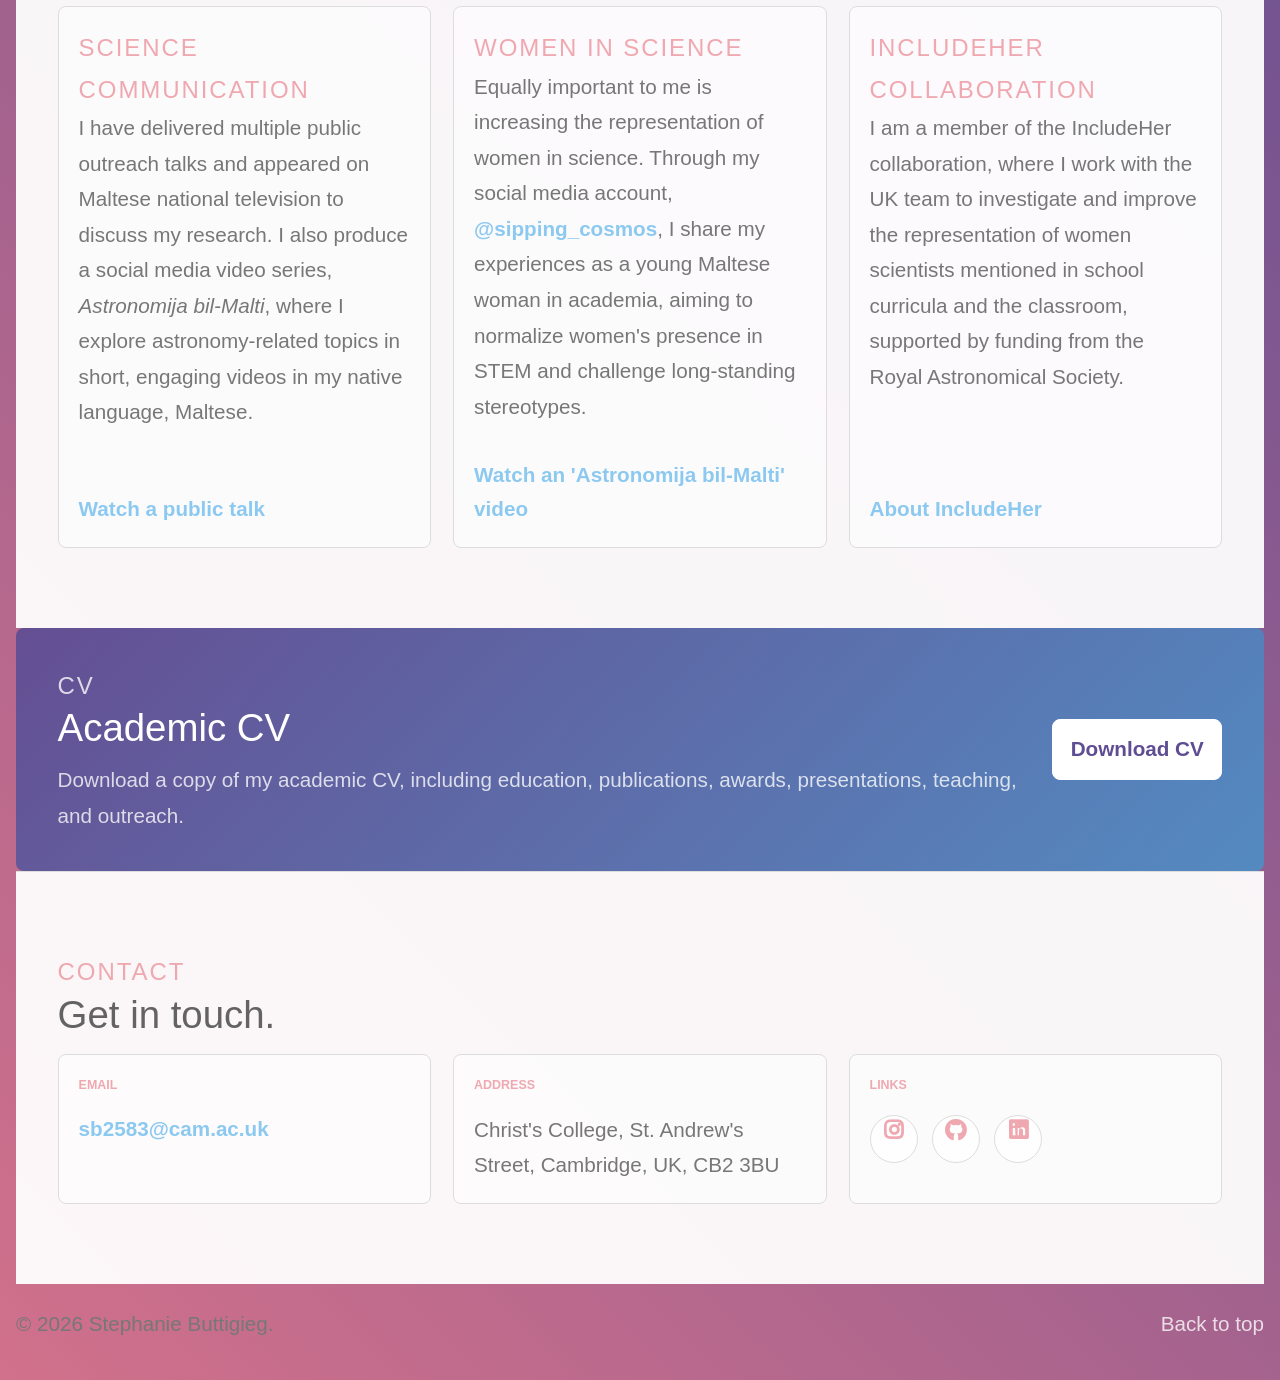
==== commit be175823: "Updated image" ====
--- a/index.html
+++ b/index.html
@@ -92,22 +92,22 @@
               <div class="link-stack" aria-label="Publication links">
                 <a href="https://ui.adsabs.harvard.edu/abs/2025MNRAS.542.2019B/abstract">NASA ADS</a>
                 <a href="https://arxiv.org/abs/2504.17549">arXiv</a>
-                <a href="premature.html">Accessible explanation</a>
+                <a href="premature.html">Non-technical explanation</a>
               </div>
             </div>
           </article>
 
           <article class="publication-card">
             <a class="publication-image" href="gwb.html" aria-label="Read non-technical description for Comparing gravitational wave background predictions from cosmological simulations to pulsar timing observations">
-              <img src="assets/model_comparison.png" alt="Gas density panels from a cosmological simulation showing a black hole merger event">
+              <img src="assets/gwb_comparison.png" alt="Gas density panels from a cosmological simulation showing a black hole merger event">
             </a>
             <div class="publication-content">
               <div class="section-kicker">Publication</div>
               <h3>Comparing gravitational wave background predictions from cosmological simulations to pulsar timing observations</h3>
               <p>
-                <strong>Buttigieg, S.</strong>, Sijacki, D., Moore, C. J., Bourne, M. A. (2025).
+                <strong>Buttigieg, S.</strong>, Sijacki, D., Moore, C. J., Bourne, M. A., Sesana, A. (2026).
                 <em>Comparing gravitational wave background predictions from cosmological simulations to pulsar timing observations.</em>
-                Monthly Notices of the Royal Astronomical Society, 2019, 2038.
+                Submitted to the Monthly Notices of the Royal Astronomical Society.
               </p>
               <div class="link-stack" aria-label="Publication links">
                 <a href="https://ui.adsabs.harvard.edu/abs/2026arXiv260705208B/abstract">NASA ADS</a>
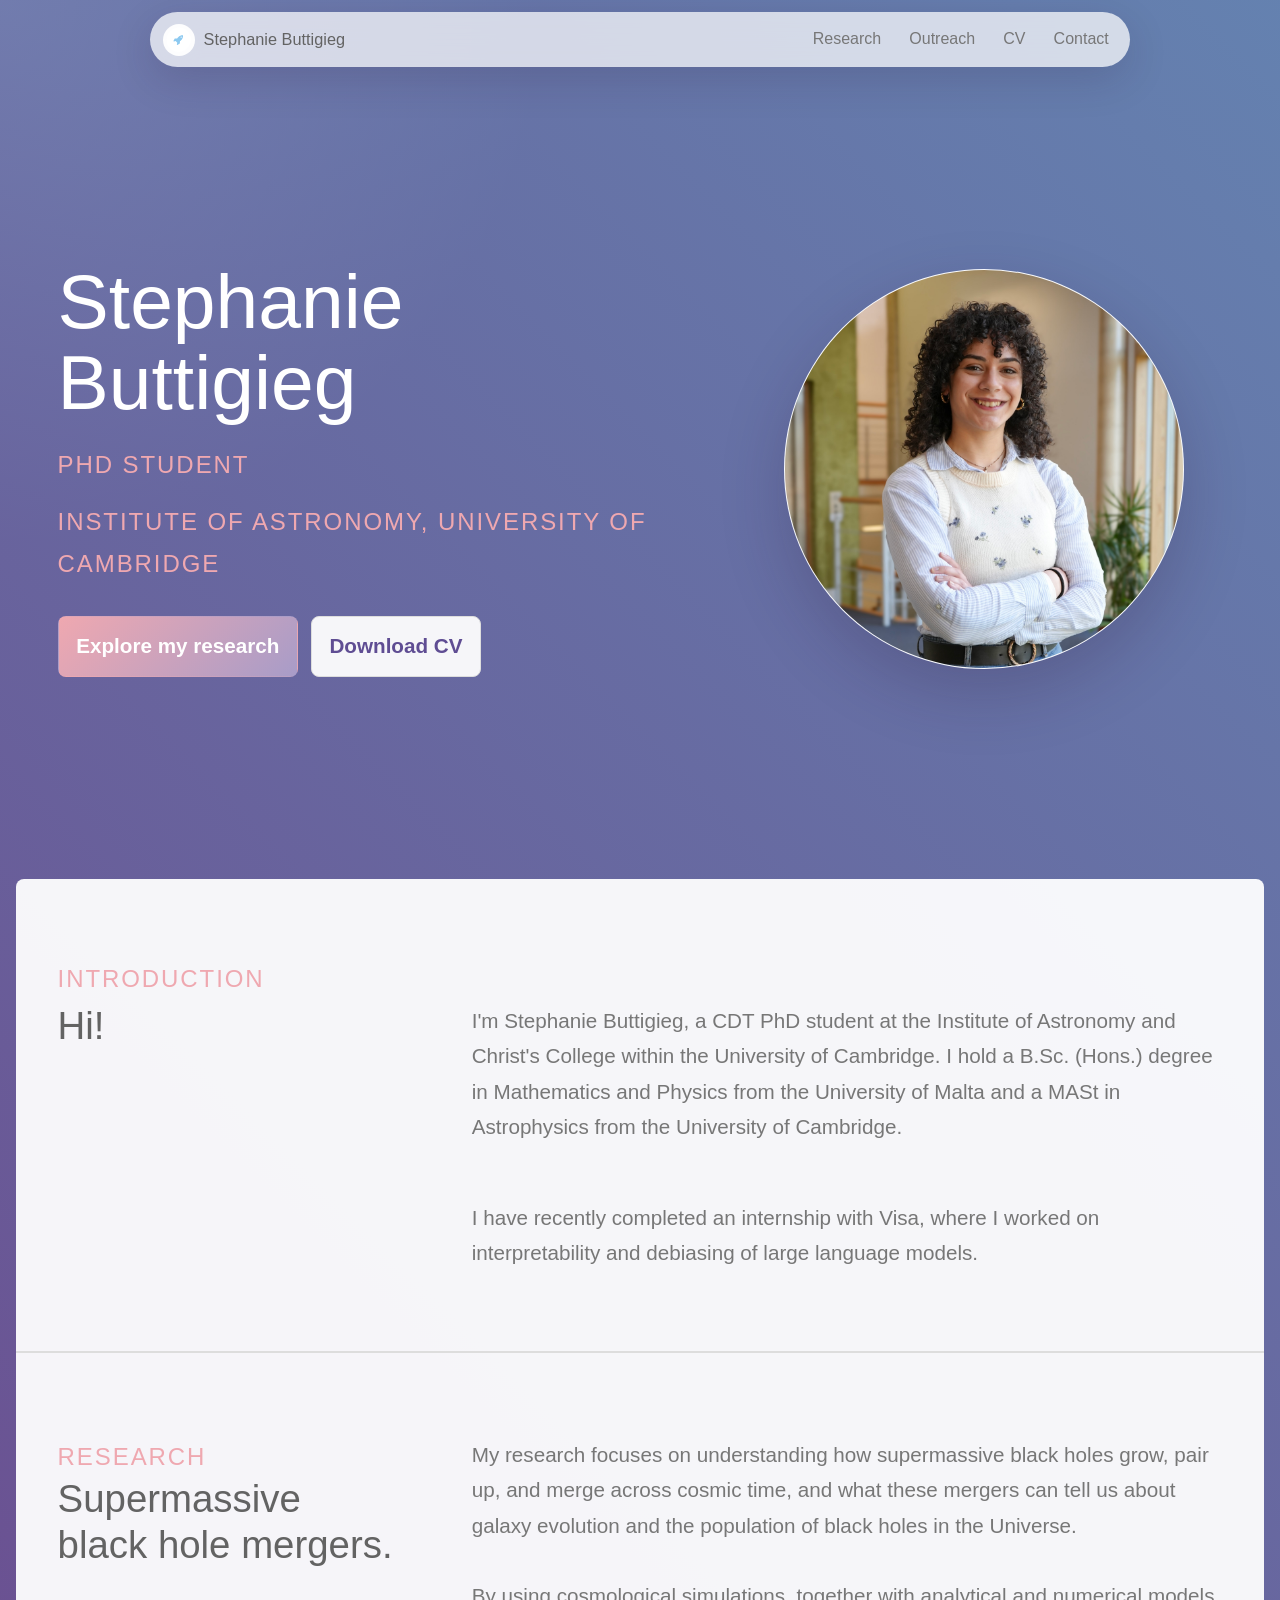
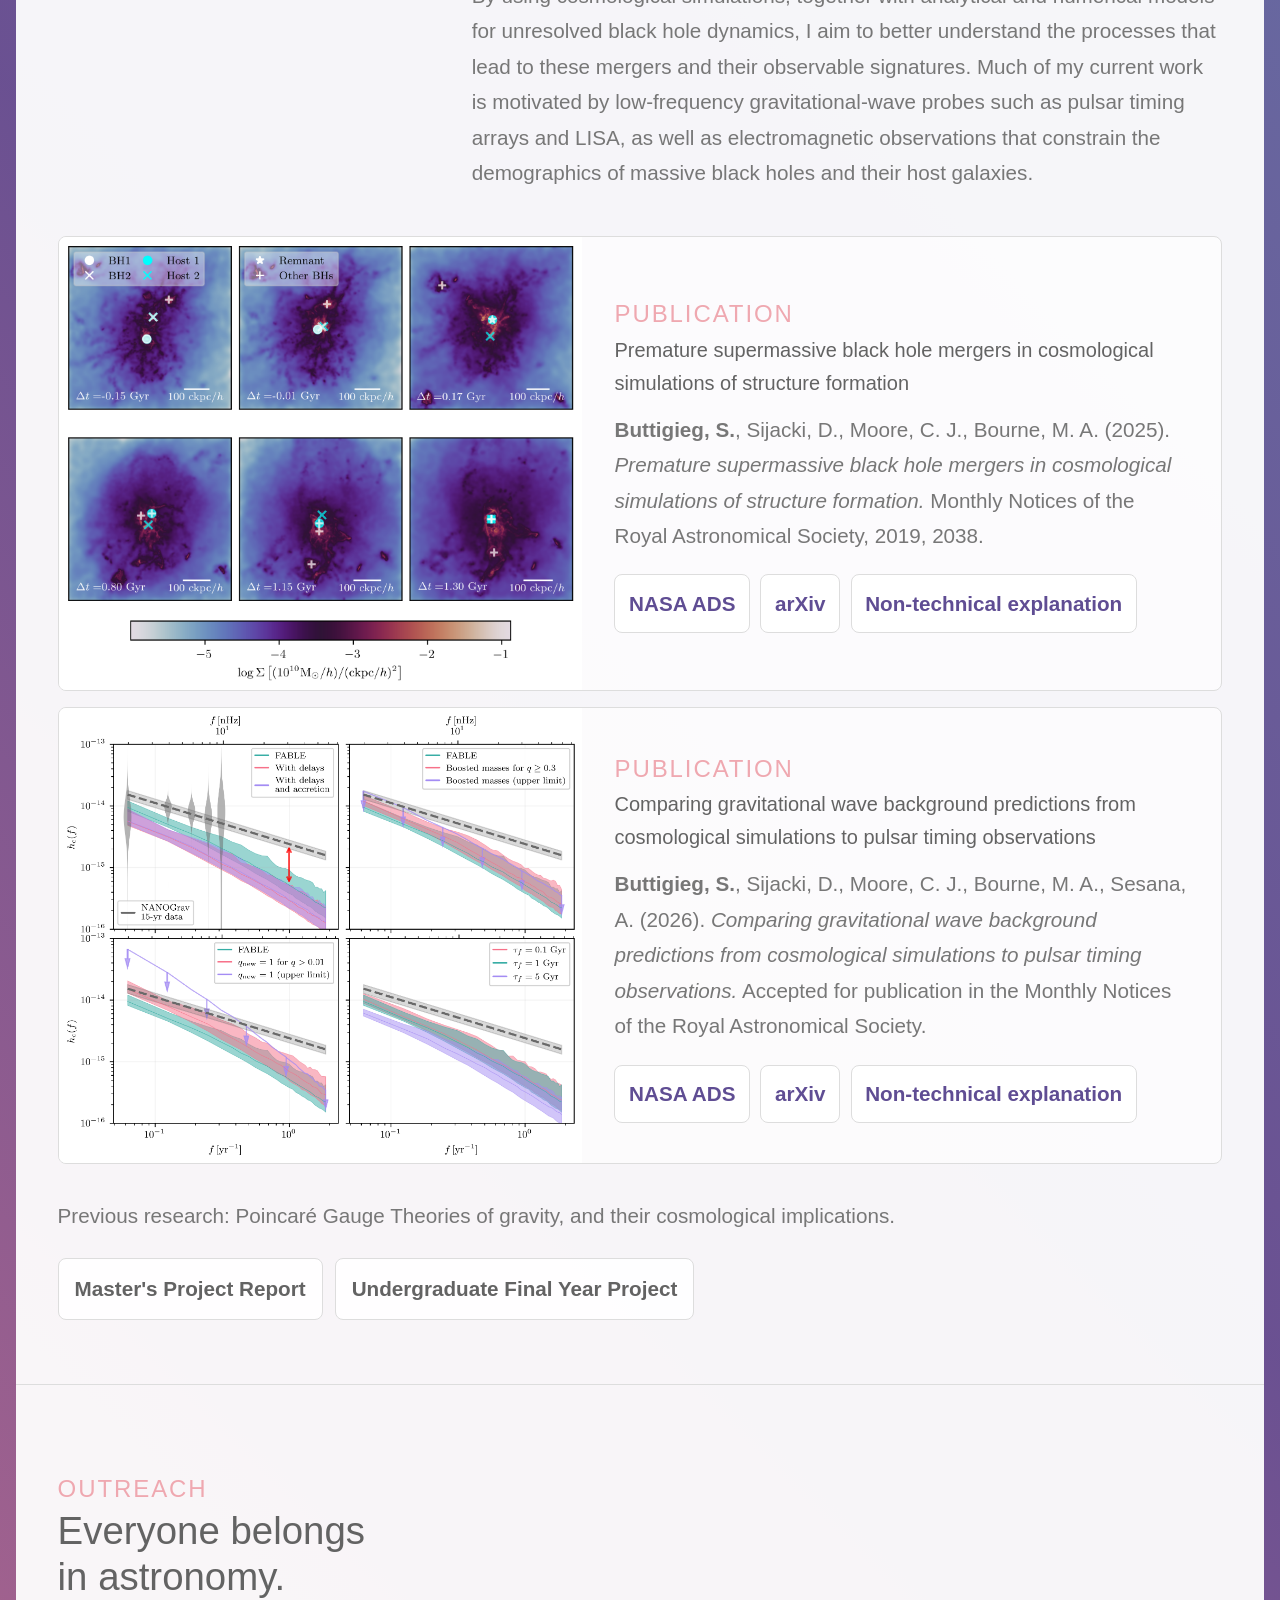
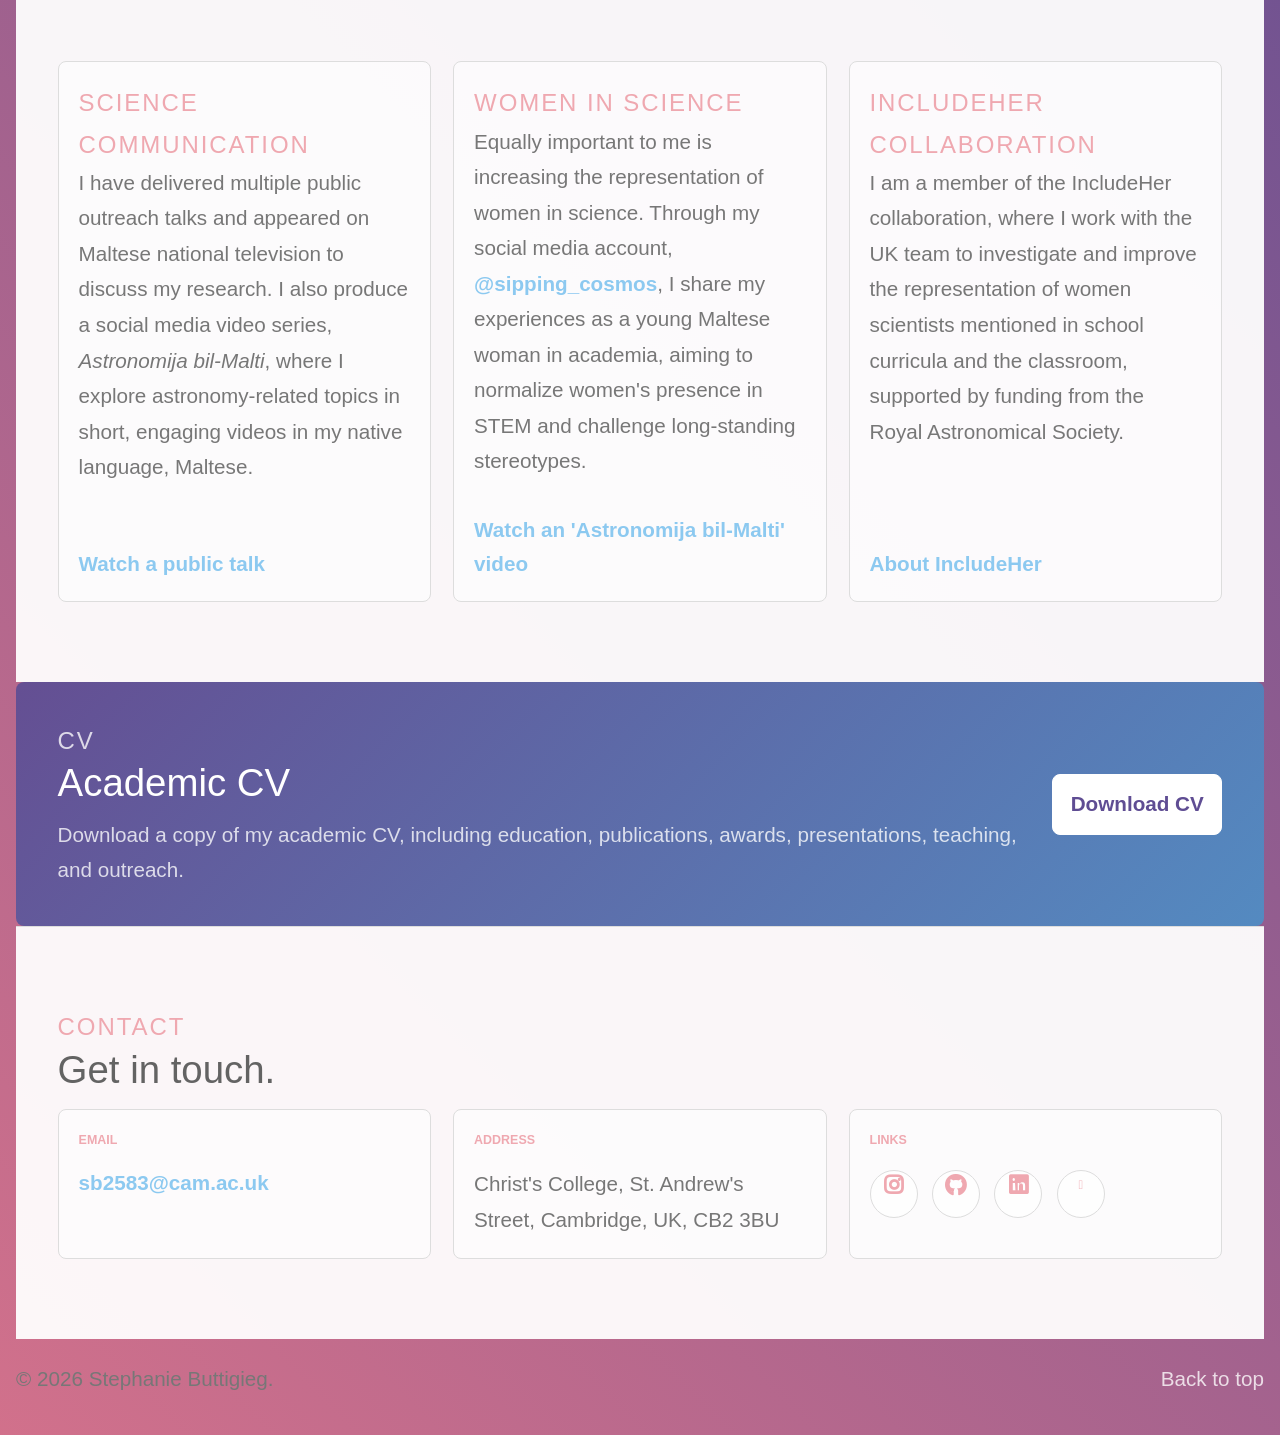
==== commit 52747379: "September 2026 update" ====
--- a/index.html
+++ b/index.html
@@ -52,8 +52,10 @@
           <div class="prose">
             <p>
               I'm Stephanie Buttigieg, a CDT PhD student at the Institute of Astronomy and Christ's College within the University of Cambridge. I hold a B.Sc. (Hons.) degree in Mathematics and Physics from the University of Malta and a MASt in Astrophysics from the University of Cambridge.
+            </p>
               <br>
-              I'm currently undertaking an internship with Visa, where I am applying my data science skills towards debiasing large language models. 
+            <p>
+              I have recently completed an internship with Visa, where I worked on interpretability and debiasing of large language models.  
             </p>
           </div>
         </div>
@@ -107,7 +109,7 @@
               <p>
                 <strong>Buttigieg, S.</strong>, Sijacki, D., Moore, C. J., Bourne, M. A., Sesana, A. (2026).
                 <em>Comparing gravitational wave background predictions from cosmological simulations to pulsar timing observations.</em>
-                Submitted to the Monthly Notices of the Royal Astronomical Society.
+                Accepted for publication in the Monthly Notices of the Royal Astronomical Society.
               </p>
               <div class="link-stack" aria-label="Publication links">
                 <a href="https://ui.adsabs.harvard.edu/abs/2026arXiv260705208B/abstract">NASA ADS</a>
@@ -206,6 +208,9 @@
               <a href="https://www.linkedin.com/in/stephanie-buttigieg-390367178/" aria-label="LinkedIn" title="LinkedIn">
                 <span class="fab fa-linkedin" aria-hidden="true"></span>
               </a>
+              <a href="https://inspirehep.net/authors/2915453" aria-label="InspireHEP" title="InspireHEP">
+                <span class="fas fa-book" aria-hidden="true"></span>
+              </a>
             </div>
           </article>
         </div>
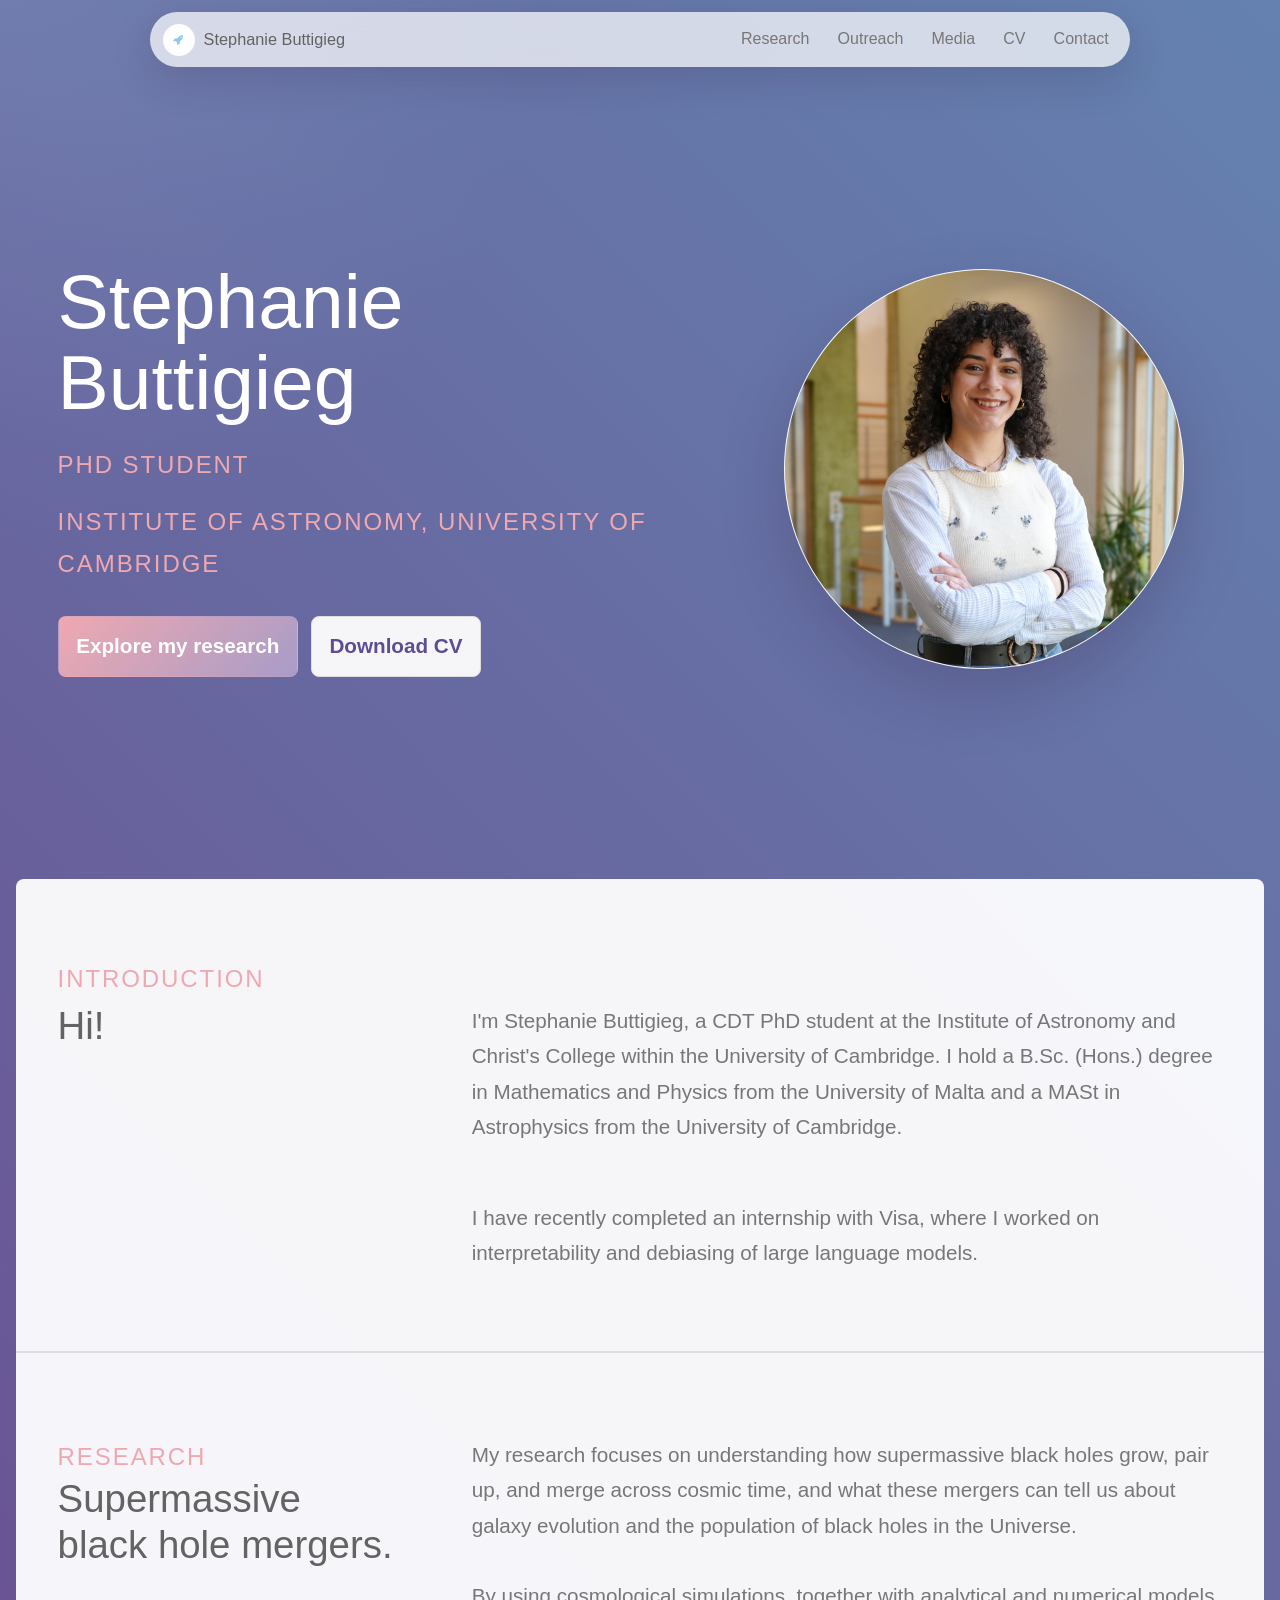
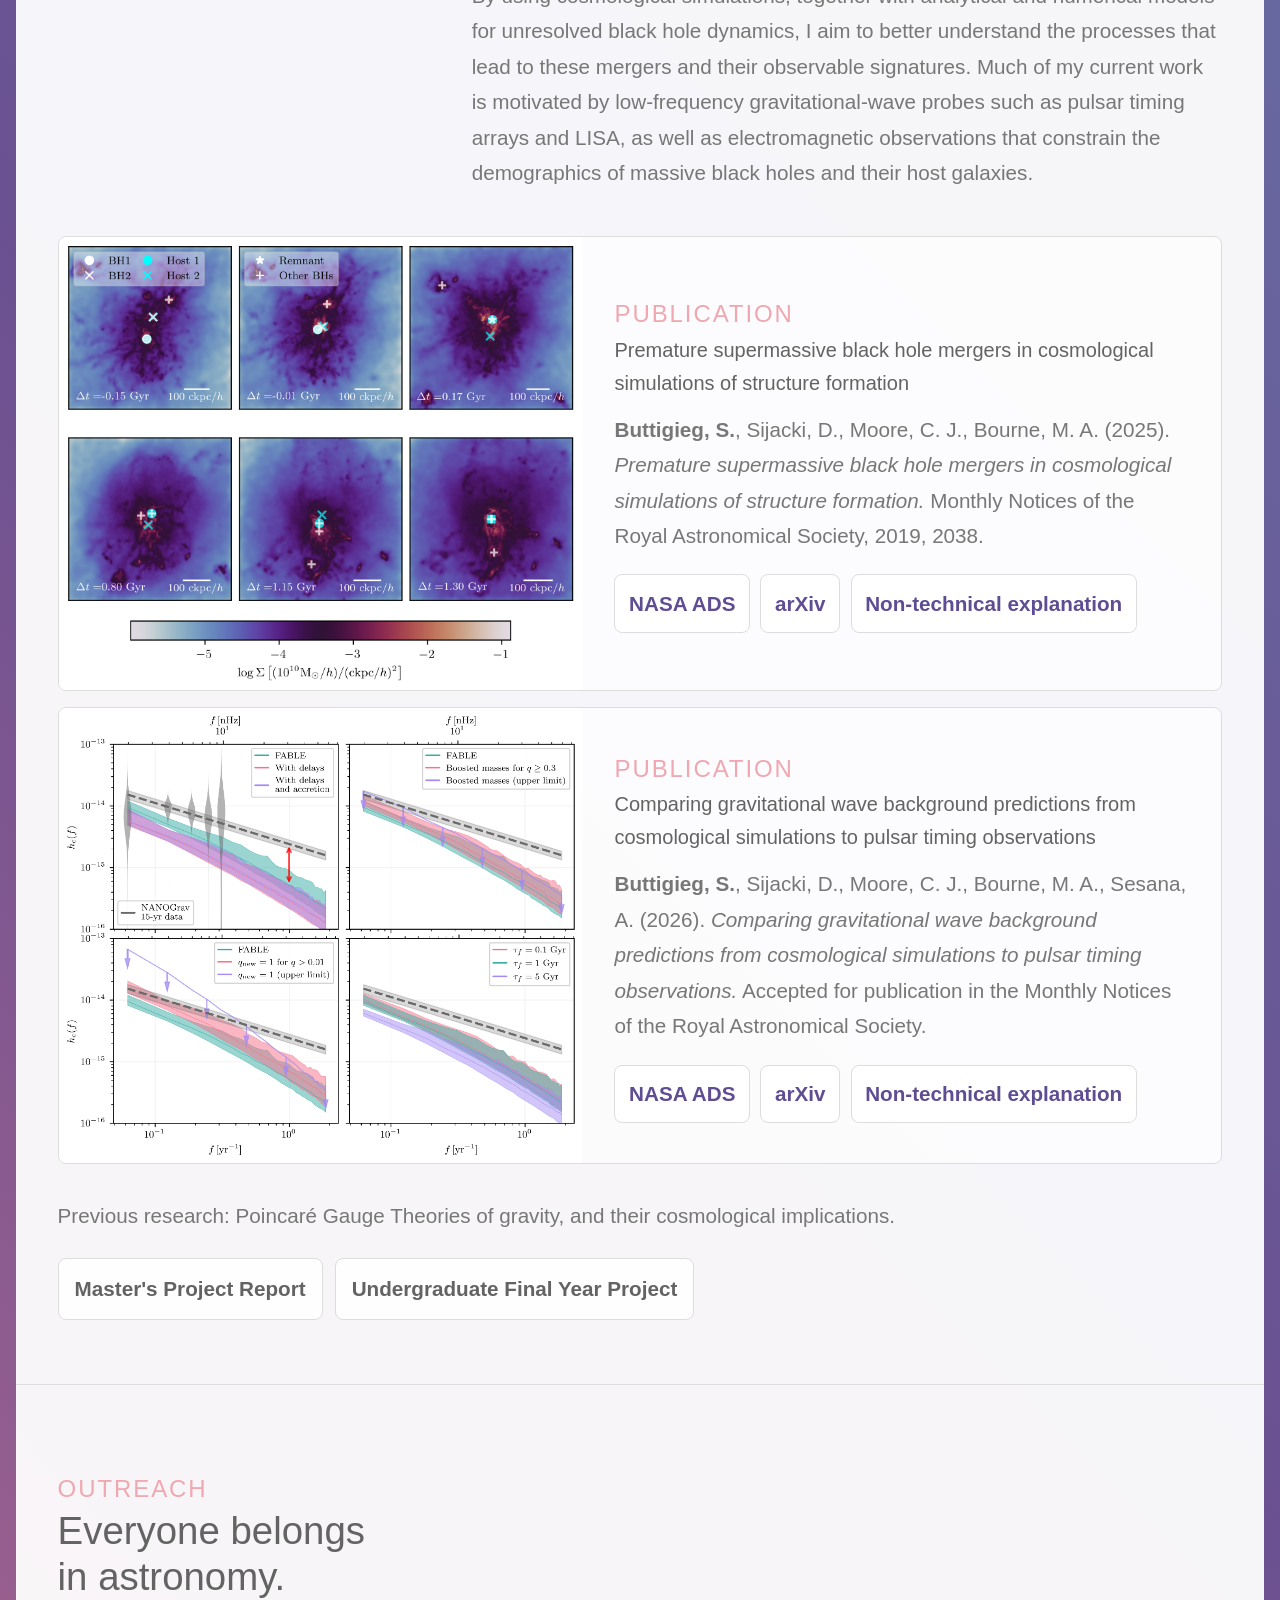
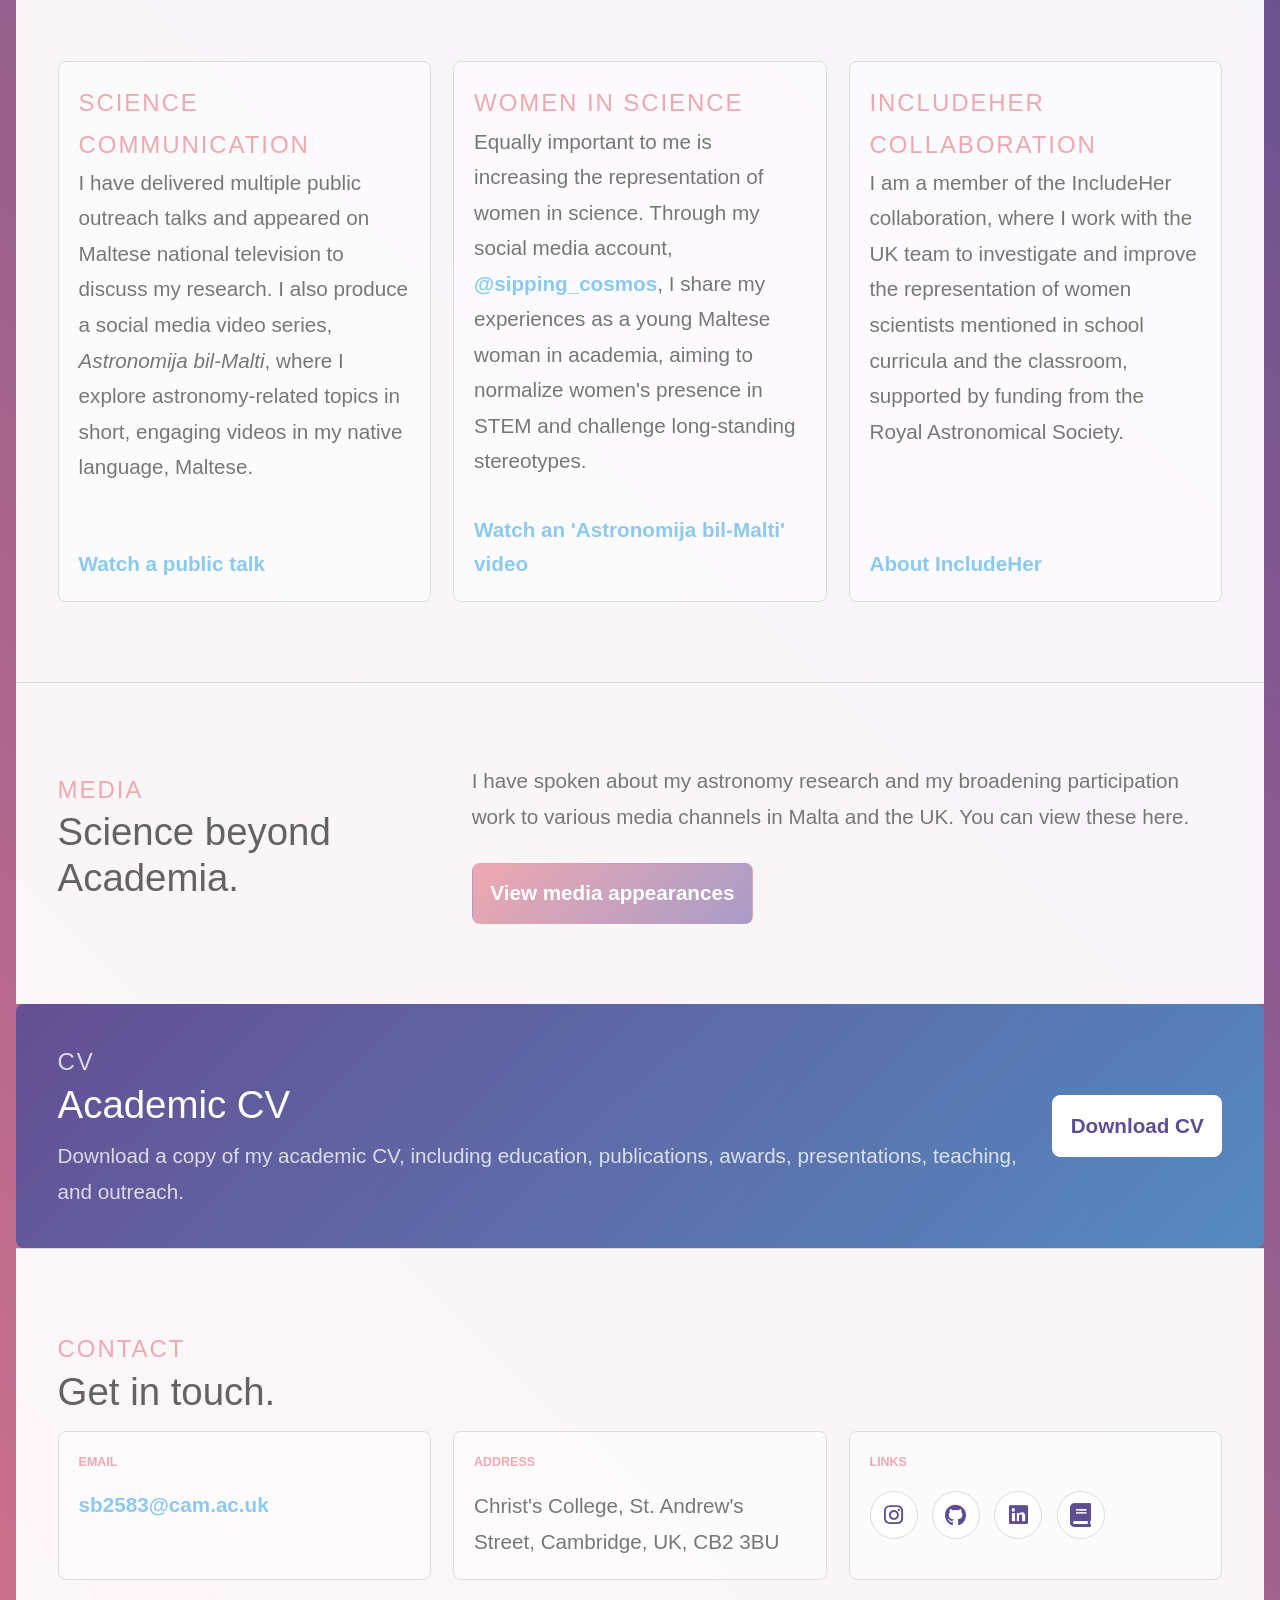
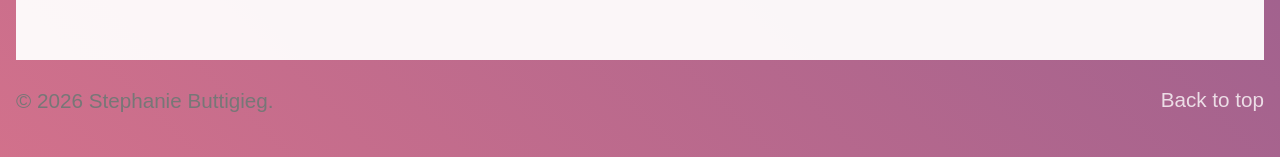
==== commit 4e9c9c45: "Add media page and update homepage media section" ====
--- a/index.html
+++ b/index.html
@@ -18,6 +18,7 @@
       <nav class="nav" aria-label="Primary navigation">
         <a href="#research">Research</a>
         <a href="#outreach">Outreach</a>
+        <a href="media.html">Media</a>
         <a href="#cv">CV</a>
         <a href="#contact">Contact</a>
       </nav>
@@ -173,6 +174,21 @@
         </div>
       </section>
 
+      <section class="section media-preview" aria-labelledby="media-preview-title">
+        <div class="media-preview-content">
+          <div>
+            <div class="section-kicker">Media</div>
+            <h2 id="media-preview-title">Science beyond Academia.</h2>
+          </div>
+          <div>
+            <p>
+              I have spoken about my astronomy research and my broadening participation work to various media channels in Malta and the UK. You can view these here.
+            </p>
+            <a class="button primary" href="media.html">View media appearances</a>
+          </div>
+        </div>
+      </section>
+
       <section class="cv-section" id="cv" aria-labelledby="cv-title">
         <div>
           <div class="section-kicker">CV</div>
--- a/styles.css
+++ b/styles.css
@@ -315,7 +315,7 @@
 }
 
 .research-cards span,
-.contact-grid span {
+.contact-grid > article > span {
   display: block;
   margin-bottom: 1rem;
   color: var(--teal);
@@ -463,10 +463,11 @@
 }
 
 .socials a {
-  display: inline-grid;
+  display: inline-flex;
+  align-items: center;
+  justify-content: center;
   width: 3rem;
   height: 3rem;
-  place-items: center;
   padding: 0;
   border: 1px solid var(--line);
   border-radius: 999px;
@@ -479,7 +480,8 @@
   color: #ffffff;
 }
 
-.socials .fab {
+.socials .fab,
+.socials .fas {
   display: block;
   font-size: 1.35rem;
   line-height: 1;
@@ -488,6 +490,11 @@
   text-align: center;
 }
 
+/* The solid book glyph has more internal whitespace than the brand marks. */
+.socials .fa-book {
+  transform: scale(1.1);
+}
+
 .paper-page {
   width: min(1500px, calc(100% - 2rem));
   margin: 0 auto;
@@ -523,6 +530,135 @@
 
 .paper-links a {
   background: rgba(255, 255, 255, 0.92);
+}
+
+.media-page {
+  padding-top: 2rem;
+}
+
+.media-hero {
+  margin-bottom: 1rem;
+}
+
+.media-hero h1 {
+  max-width: 14ch;
+}
+
+.media-collection {
+  display: grid;
+  grid-template-columns: repeat(2, minmax(0, 1fr));
+  gap: 1rem;
+}
+
+.media-card {
+  display: flex;
+  min-height: 100%;
+  flex-direction: column;
+  padding: clamp(1.25rem, 3vw, 2rem);
+  border: 1px solid rgba(83, 42, 109, 0.16);
+  border-radius: 8px;
+  background: rgba(255, 255, 255, 0.86);
+  box-shadow: 0 0.8rem 2rem rgba(46, 24, 56, 0.1);
+}
+
+.media-card .section-kicker {
+  margin-bottom: 0.75rem;
+}
+
+.media-card h2 {
+  margin-bottom: 0.75rem;
+}
+
+.media-card p:last-of-type {
+  margin-bottom: 1.5rem;
+}
+
+.media-card video {
+  display: block;
+  width: 100%;
+  margin-top: auto;
+  border-radius: 6px;
+}
+
+.media-card video {
+  aspect-ratio: 16 / 9;
+  background: var(--deep);
+}
+
+.media-card video:focus-visible {
+  outline: 3px solid var(--teal);
+  outline-offset: 3px;
+}
+
+.media-note {
+  margin-top: 1rem;
+  padding: 1.25rem;
+  border: 1px dashed rgba(95, 77, 147, 0.38);
+  border-radius: 8px;
+  background: rgba(255, 255, 255, 0.66);
+}
+
+.media-note p {
+  margin-bottom: 0;
+}
+
+.media-preview-content {
+  display: grid;
+  grid-template-columns: minmax(12rem, 0.62fr) minmax(0, 1.38fr);
+  gap: clamp(2rem, 6vw, 5rem);
+  align-items: center;
+}
+
+.media-preview-content p {
+  max-width: 48rem;
+}
+
+.media-preview-content .button {
+  margin-top: 0.5rem;
+}
+
+.media-articles {
+  margin-top: 1rem;
+  padding: clamp(1.25rem, 4vw, 2rem);
+  border: 1px solid rgba(83, 42, 109, 0.16);
+  border-radius: 8px;
+  background: rgba(255, 255, 255, 0.82);
+}
+
+.media-articles h2 {
+  margin-bottom: 0.6rem;
+}
+
+.media-articles > p {
+  max-width: 48rem;
+}
+
+.media-article-list {
+  display: grid;
+  gap: 0.75rem;
+  margin-top: 1.5rem;
+}
+
+.media-article-link {
+  display: flex;
+  justify-content: space-between;
+  gap: 1rem;
+  padding: 1rem;
+  border: 1px solid var(--line);
+  border-radius: 8px;
+  background: rgba(255, 255, 255, 0.75);
+  color: var(--deep);
+  font-weight: 800;
+}
+
+.media-article-link small {
+  color: var(--muted);
+  font-weight: 400;
+}
+
+.media-article-link:hover {
+  border-color: var(--teal);
+  color: var(--teal);
 }
 
 .wide-figure {
@@ -589,11 +725,13 @@
   .hero,
   .content-grid,
   .section-heading,
+  .media-preview-content,
   .research-cards,
   .outreach-grid,
   .contact-grid,
   .publication-panel,
-  .publication-card {
+  .publication-card,
+  .media-collection {
     grid-template-columns: 1fr;
   }
 
